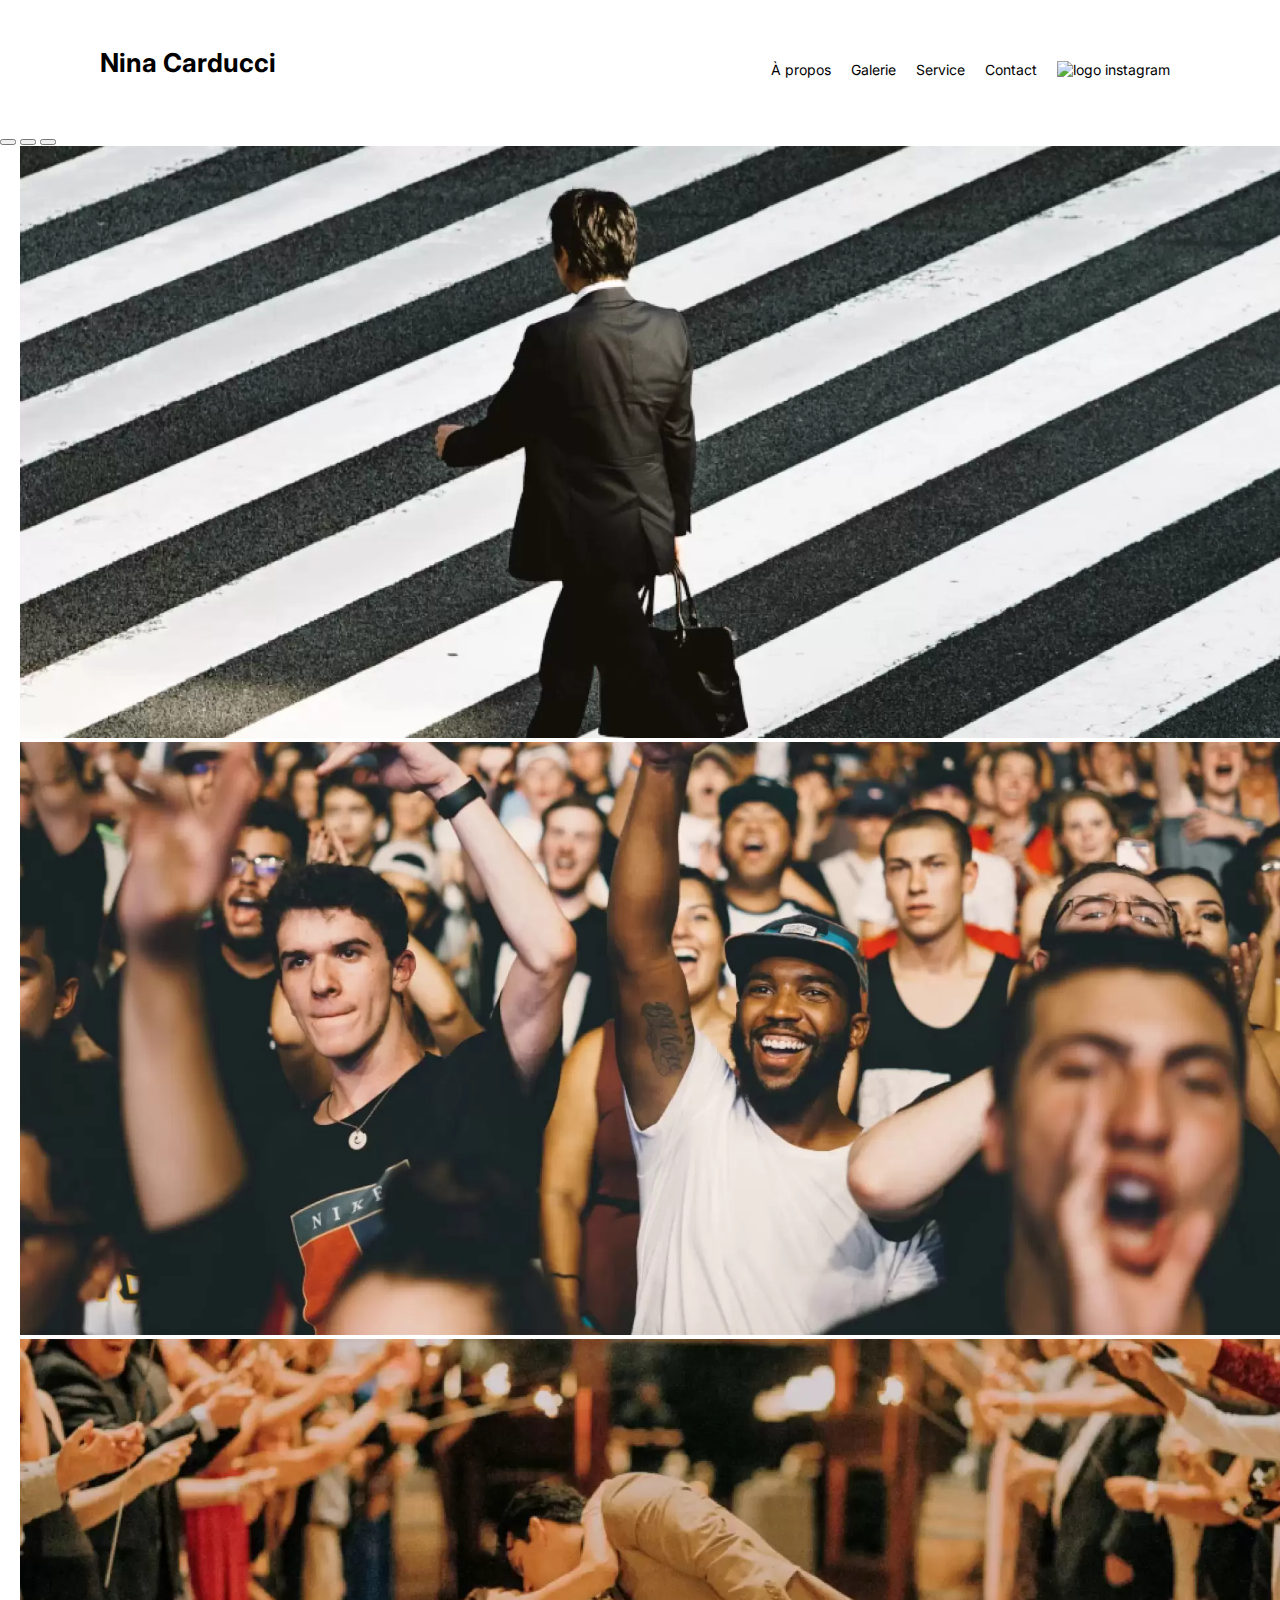
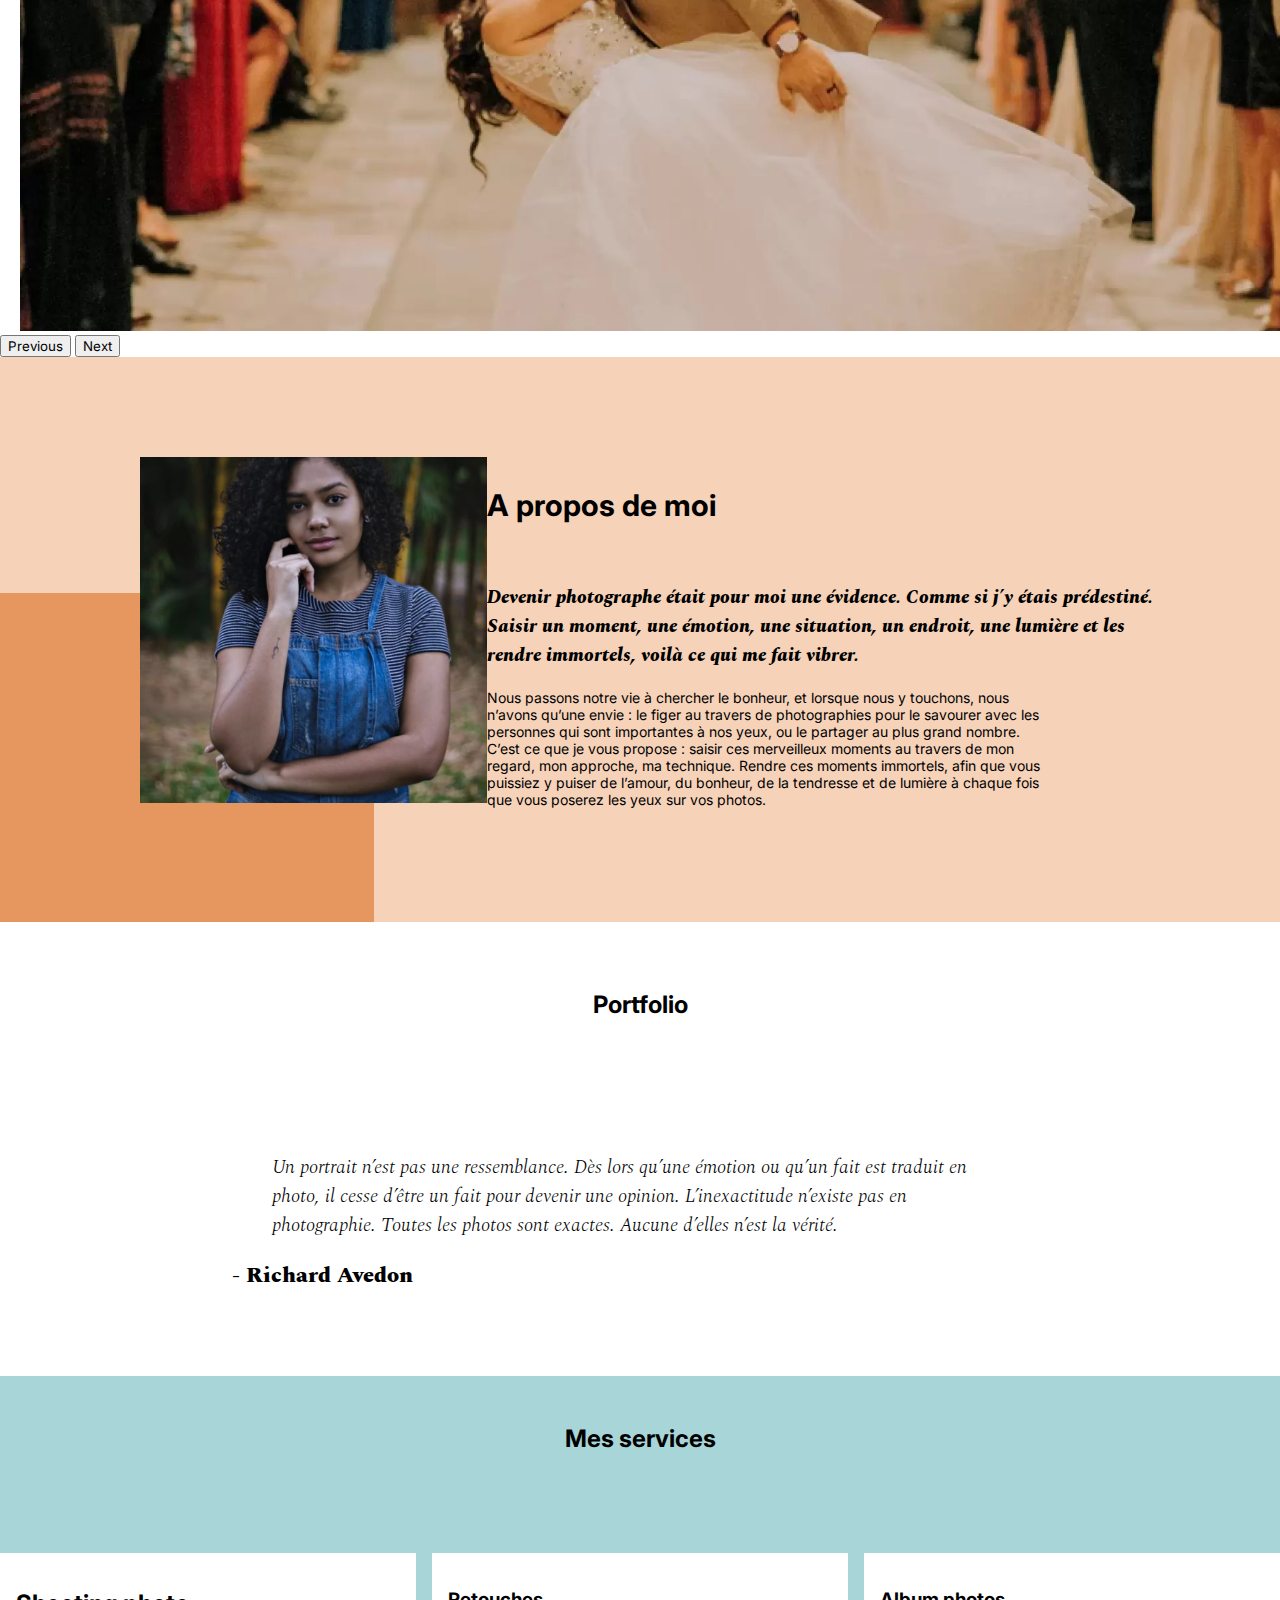
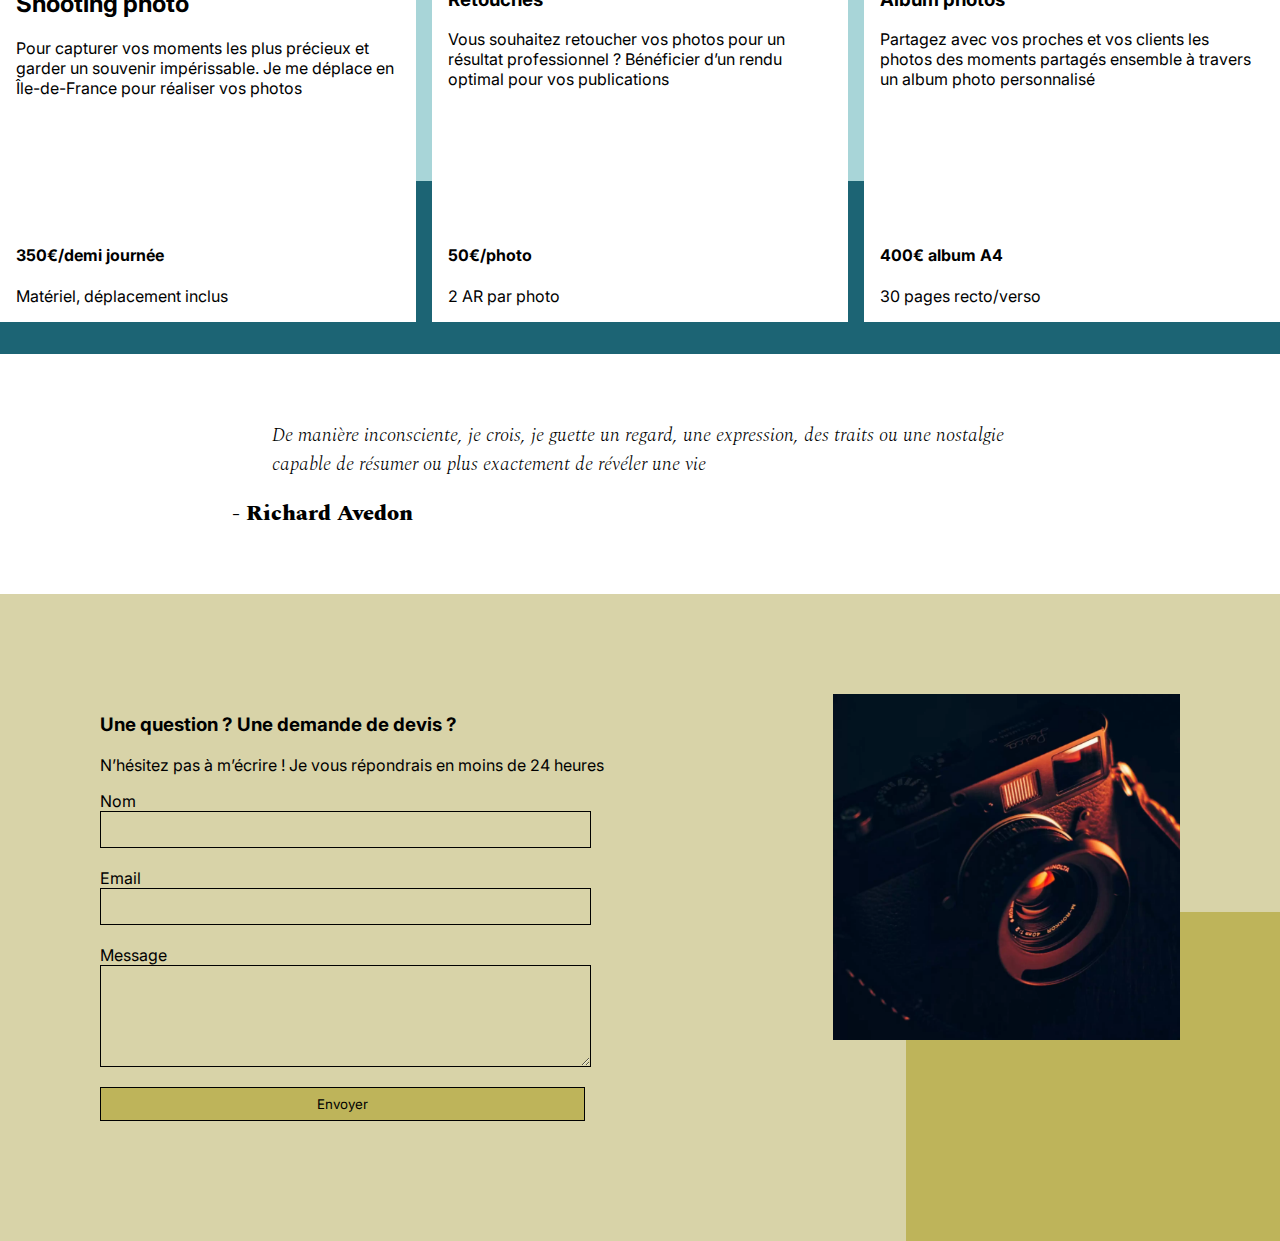
==== index.html @ c79aecbe "commit 1 - End of the day" ====
<!DOCTYPE html>
<html>

<head>
	<meta name="viewport" content="width=device-width, initial-scale=1.0">
	<link rel="stylesheet" href="./assets/bootstrap/bootstrap.min.css" defer>
	<!-- ajout min utilisation version minimisée + defer-->
	<link rel="stylesheet" href="./assets/style.css">
	<link rel="preconnect" href="https://fonts.googleapis.com">
	<link rel="preconnect" href="https://fonts.gstatic.com" crossorigin>
	<link
		href="https://fonts.googleapis.com/css2?family=Inter&family=Spectral:ital,wght@0,400;1,300;1,400;1,800&display=swap"
		rel="stylesheet">
	<meta charset="UTF-8">
</head>

<body>
	<div class="top-header">
		<h1 class="name">Nina Carducci</h1> <!-- h3 remplacé par h1 -->
		<div class="nav">
			<ul>
				<li><a href="#about">À propos</a></li>
				<li><a href="#gallery">Galerie</a></li>
				<li><a href="#services">Service</a></li>
				<li><a href="#contact">Contact</a></li>
				<li><a class="social-link" href="https://www.instagram.com/ninacarducci.photo/?hl=fr"
						target="_blank"><img src="assets/images/instagram.png" alt="logo instagram"></a></li>
			</ul>
		</div>
	</div>
	<div id="header">

		<div id="carouselExampleIndicators" class="carousel slide" data-bs-ride="carousel">
			<div class="carousel-indicators">
				<button type="button" data-bs-target="#carouselExampleIndicators" data-bs-slide-to="0" class="active"
					aria-current="true" aria-label="Slide 1"></button>
				<button type="button" data-bs-target="#carouselExampleIndicators" data-bs-slide-to="1"
					aria-label="Slide 2"></button>
				<button type="button" data-bs-target="#carouselExampleIndicators" data-bs-slide-to="2"
					aria-label="Slide 3"></button>
			</div>
			<div class="carousel-inner"> <!-- SLIDER -->
				<div class="carousel-item active">
					<!-- RYOJI-IWATA -->
					<picture class="picture">
						<source media="(max-width:650px)"
							srcset="./assets/images/slider/ryoji-iwata/ryoji-iwata-mobile.webp" width="650"
							type="image/webp">
						<source media="(max-width:1200px)"
							srcset="./assets/images/slider/ryoji-iwata/ryoji-iwata-tablette.webp" width="1200"
							type="image/webp">
						<source media="(min-width:1201px)"
							srcset="./assets/images/slider/ryoji-iwata/ryoji-iwata-desktop.webp" width="1920"
							type="image/webp">
						<source media="(max-width:650px)"
							srcset="./assets/images/slider/ryoji-iwata/ryoji-iwata-mobile.jpeg" width="650"
							type="image/jpeg">
						<source media="(max-width:1200px)"
							srcset="./assets/images/slider/ryoji-iwata/ryoji-iwata-tablette.jpeg" width="1200"
							type="image/jpeg">
						<source media="(min-width:1201px)"
							srcset="./assets/images/slider/ryoji-iwata/ryoji-iwata-desktop.jpeg" width="1920"
							type="image/jpeg">
						<img src="./assets/images/slider/ryoji-iwata/ryoji-iwata.jpg" width=888
							alt="image d'un homme en costume, de dos, qui marche">
					</picture>
				</div>
				<div class="carousel-item">
					<picture class="picture">
						<!-- NICHOLAS-GREEN -->
						<source media="(max-width:650px)"
							srcset="./assets/images/slider/nicholas-green/nicholas-green-mobile.webp" width="650"
							type="image/webp">
						<source media="(max-width:1200px)"
							srcset="./assets/images/slider/nicholas-green/nicholas-green-tablette.webp" width="1200"
							type="image/webp">
						<source media="(min-width:1201px)"
							srcset="./assets/images/slider/nicholas-green/nicholas-green-desktop.webp" width="1920"
							type="image/webp">
						<source media="(max-width:650px)"
							srcset="./assets/images/slider/nicholas-green/nicholas-green-mobile.jpeg" width="650"
							type="image/jpeg">
						<source media="(max-width:1200px)"
							srcset="./assets/images/slider/nicholas-green/nicholas-green-tablette.jpeg" width="1200"
							type="image/jpeg">
						<source media="(min-width:1201px)"
							srcset="./assets/images/slider/nicholas-green/nicholas-green-desktop.jpeg" width="1920"
							type="image/jpeg">
						<img src="./assets/images/slider/nicholas-green/nicholas-green.jpg" width=1128
							alt="image d'une foule lors d'un concert">
					</picture>
				</div>
				<div class="carousel-item">
					<picture class="picture">
						<!-- EDWARD CISNEROS -->
						<source media="(max-width:650px)"
							srcset="./assets/images/slider/edward-cisneros/edward-cisneros-mobile.webp" width="650"
							type="image/webp">
						<source media="(max-width:1200px)"
							srcset="./assets/images/slider/edward-cisneros/edward-cisneros-tablette.webp" width="1200"
							type="image/webp">
						<source media="(min-width:1201px)"
							srcset="./assets/images/slider/edward-cisneros/edward-cisneros-desktop.webp" width="1920"
							type="image/webp">
						<source media="(max-width:650px)"
							srcset="./assets/images/slider/edward-cisneros/edward-cisneros-mobile.jpeg" width="650"
							type="image/jpeg">
						<source media="(max-width:1200px)"
							srcset="./assets/images/slider/edward-cisneros/edward-cisneros-tablette.jpeg" width="1200"
							type="image/jpeg">
						<source media="(min-width:1201px)"
							srcset="./assets/images/slider/edward-cisneros/edward-cisneros-desktop.jpeg" width="1920"
							type="image/jpeg">
						<img src="./assets/images/slider/edward-cisneros/edward-cisneros.jpg" width=839
							alt="image d'un couple marié qui s'embrasse">
					</picture>
				</div>
			</div>
			<button class="carousel-control-prev" type="button" data-bs-target="#carouselExampleIndicators"
				data-bs-slide="prev">
				<span class="carousel-control-prev-icon" aria-hidden="true"></span>
				<span class="visually-hidden">Previous</span>
			</button>
			<button class="carousel-control-next" type="button" data-bs-target="#carouselExampleIndicators"
				data-bs-slide="next">
				<span class="carousel-control-next-icon" aria-hidden="true"></span>
				<span class="visually-hidden">Next</span>
			</button>
		</div>
	</div>
	<div id="about">
		<div class="picture left"> <!-- Photo de NINA -->
			<picture class="picture">
				<source media="(max-width:650px)" srcset="./assets/images/nina/nina-mobile.webp" width="650"
					type="image/webp">
				<source media="(max-width:1200px)" srcset="./assets/images/nina/nina-tablette.webp" width="1200"
					type="image/webp">
				<source media="(min-width:1201px)" srcset="./assets/images/nina/nina-desktop.webp" width="1920"
					type="image/webp">
				<source media="(max-width:650px)" srcset="./assets/images/nina/nina-mobile.jpeg" width="650"
					type="image/jpeg">
				<source media="(max-width:1200px)" srcset="./assets/images/nina/nina-tablette.jpeg" width="1200"
					type="image/jpeg">
				<source media="(min-width:1201px)" srcset="./assets/images/nina/nina-desktop.jpeg" width="1920"
					type="image/jpeg">
				<img src="./assets/images/nina/nina.jpg" width=548 alt="Nina Carducci">
			</picture>
		</div>
		<div id="about-me">
			<h2 class="about-me__title">A propos de moi</h2> <!-- h3 remplacé par h2 -->
			<h3 class="about-me__introduction">Devenir photographe était pour moi une évidence. Comme si j’y étais
				prédestiné. Saisir un moment, une émotion, une situation, un endroit, une lumière et les rendre
				immortels, voilà ce qui me fait vibrer.</h3> <!-- h6 remplacé par h3 -->
			<p>Nous passons notre vie à chercher le bonheur, et lorsque nous y touchons, nous n’avons qu’une envie : le
				figer au travers de photographies pour le savourer avec les personnes qui sont importantes à nos yeux,
				ou le partager au plus grand nombre.
				C’est ce que je vous propose : saisir ces merveilleux moments au travers de mon regard, mon approche, ma
				technique. Rendre ces moments immortels, afin que vous puissiez y puiser de l’amour, du bonheur, de la
				tendresse et de lumière à chaque fois que vous poserez les yeux sur vos photos.</p>
		</div>
	</div>
	<div id="gallery" aria-labelledby="gallery-title">
		<h2 class="title" id="gallery-title">Portfolio</h2> <!-- h3 remplacé par h2 -->

		<div class="container py-3">
			<div class="gallery" style="display: none"> <!-- GALLERY -->
				<picture data-gallery-tag="Concert" class="gallery-item"> <!-- CONCERTS -->
					<!-- AARON PAUL -->
					<source media="(max-width:650px)"
						srcset="./assets/images/gallery/concerts/aaron-paul/aaron-paul-mobile.webp" width="650"
						type="image/webp">
					<source media="(max-width:1200px)"
						srcset="./assets/images/gallery/concerts/aaron-paul/aaron-paul-tablette.webp" width="1200"
						type="image/webp">
					<source media="(min-width:1201px)"
						srcset="./assets/images/gallery/concerts/aaron-paul/aaron-paul-desktop.webp" width="1920"
						type="image/webp">
					<source media="(max-width:650px)"
						srcset="./assets/images/gallery/concerts/aaron-paul/aaron-paul-mobile.jpeg" width="650"
						type="image/jpeg">
					<source media="(max-width:1200px)"
						srcset="./assets/images/gallery/concerts/aaron-paul/aaron-paul-tablette.jpeg" width="1200"
						type="image/jpeg">
					<source media="(min-width:1201px)"
						srcset="./assets/images/gallery/concerts/aaron-paul/aaron-paul-desktop.jpeg" width="1920"
						type="image/jpeg">
					<img src="./assets/images/gallery/concerts/aaron-paul/aaron-paul.jpg" width=560
						alt="image d'une foule lors d'un concert" class="gallery-item">
				</picture>

				<picture data-gallery-tag="Concert" class="gallery-item">
					<!-- AUSTIN NEILL -->
					<source media="(max-width:650px)"
						srcset="./assets/images/gallery/concerts/austin-neill/austin-neill-mobile.webp" width="650"
						type="image/webp">
					<source media="(max-width:1200px)"
						srcset="./assets/images/gallery/concerts/austin-neill/austin-neill-tablette.webp" width="1200"
						type="image/webp">
					<source media="(min-width:1201px)"
						srcset="./assets/images/gallery/concerts/austin-neill/austin-neill-desktop.webp" width="1920"
						type="image/webp">
					<source media="(max-width:650px)"
						srcset="./assets/images/gallery/concerts/austin-neill/austin-neill-mobile.jpeg" width="650"
						type="image/jpeg">
					<source media="(max-width:1200px)"
						srcset="./assets/images/gallery/concerts/austin-neill/austin-neill-tablette.jpeg" width="1200"
						type="image/jpeg">
					<source media="(min-width:1201px)"
						srcset="./assets/images/gallery/concerts/austin-neill/austin-neill-desktop.jpeg" width="1920"
						type="image/jpeg">
					<img src="./assets/images/gallery/concerts/austin-neill/austin-neill.jpg" width=1131
						alt="image d'un chanteur lors d'un concert" class="gallery-item">
				</picture>

				<picture data-gallery-tag="Entreprises" class="gallery-item"> <!-- ENTREPRISE -->
					<!-- ALI MORSHEDLOU -->
					<source media="(max-width:650px)"
						srcset="./assets/images/gallery/entreprise/ali-morshedlou/ali-morshedlou-mobile.webp"
						width="650" type="image/webp">
					<source media="(max-width:1200px)"
						srcset="./assets/images/gallery/entreprise/ali-morshedlou/ali-morshedlou-tablette.webp"
						width="1200" type="image/webp">
					<source media="(min-width:1201px)"
						srcset="./assets/images/gallery/entreprise/ali-morshedlou/ali-morshedlou-desktop.webp"
						width="1920" type="image/webp">
					<source media="(max-width:650px)"
						srcset="./assets/images/gallery/entreprise/ali-morshedlou/ali-morshedlou-mobile.jpeg"
						width="650" type="image/jpeg">
					<source media="(max-width:1200px)"
						srcset="./assets/images/gallery/entreprise/ali-morshedlou/ali-morshedlou-tablette.jpeg" 0
						width="1200" type="image/jpeg">
					<source media="(min-width:1201px)"
						srcset="./assets/images/gallery/entreprise/ali-morshedlou/ali-morshedlou-desktop.jpeg"
						width="1920" type="image/jpeg">
					<img src="./assets/images/gallery/entreprise/ali-morshedlou/ali-morshedlou.jpg" width=968
						alt="image d'un homme en costume, les bras croisés" class="gallery-item">
				</picture>

				<picture data-gallery-tag="Entreprises" class="gallery-item">
					<!-- JASON GOODMAN -->
					<source media="(max-width:650px)"
						srcset="./assets/images/gallery/entreprise/jason-goodman/jason-goodman-mobile.webp" width="650"
						type="image/webp">
					<source media="(max-width:1200px)"
						srcset="./assets/images/gallery/entreprise/jason-goodman/jason-goodman-tablette.webp"
						width="1200" type="image/webp">
					<source media="(min-width:1201px)"
						srcset="./assets/images/gallery/entreprise/jason-goodman/jason-goodman-desktop.webp"
						width="1920" type="image/webp">
					<source media="(max-width:650px)"
						srcset="./assets/images/gallery/entreprise/jason-goodman/jason-goodman-mobile.jpeg" width="650"
						type="image/jpeg">
					<source media="(max-width:1200px)"
						srcset="./assets/images/gallery/entreprise/jason-goodman/jason-goodman-tablette.jpeg"
						width="1200" type="image/jpeg">
					<source media="(min-width:1201px)"
						srcset="./assets/images/gallery/entreprise/jason-goodman/jason-goodman-desktop.jpeg"
						width="1920" type="image/jpeg">
					<img src="./assets/images/gallery/entreprise/jason-goodman/jason-goodman.jpg" width=862
						alt="image de deux femmes au travail" class="gallery-item">
				</picture>

				<picture data-gallery-tag="Entreprises" class="gallery-item">
					<!-- MATEUS CAMPOS -->
					<source media="(max-width:650px)"
						srcset="./assets/images/gallery/entreprise/mateus-campos/mateus-campos-mobile.webp" width="650"
						type="image/webp">
					<source media="(max-width:1200px)"
						srcset="./assets/images/gallery/entreprise/mateus-campos/mateus-campos-tablette.webp"
						width="1200" type="image/webp">
					<source media="(min-width:1201px)"
						srcset="./assets/images/gallery/entreprise/mateus-campos/mateus-campos-desktop.webp"
						width="1920" type="image/webp">
					<source media="(max-width:650px)"
						srcset="./assets/images/gallery/entreprise/mateus-campos/mateus-campos-mobile.jpeg" width="650"
						type="image/jpeg">
					<source media="(max-width:1200px)"
						srcset="./assets/images/gallery/entreprise/mateus-campos/mateus-campos-tablette.jpeg"
						width="1200" type="image/jpeg">
					<source media="(min-width:1201px)"
						srcset="./assets/images/gallery/entreprise/mateus-campos/mateus-campos-desktop.jpeg"
						width="1920" type="image/jpeg">
					<img src="./assets/images/gallery/entreprise/mateus-campos/mateus-campos.jpg" width=859
						alt="image d'une femme au travail, entrain de sourire" class="gallery-item">
				</picture>

				<picture data-gallery-tag="Mariages" class="gallery-item"> <!-- MARIAGE -->
					<!-- HANNAH BUSING -->
					<source media="(max-width:650px)"
						srcset="./assets/images/gallery/mariage/hannah-busing/hannah-busing-mobile.webp" width="650"
						type="image/webp">
					<source media="(max-width:1200px)"
						srcset="./assets/images/gallery/mariage/hannah-busing/hannah-busing-tablette.webp" width="1200"
						type="image/webp">
					<source media="(min-width:1201px)"
						srcset="./assets/images/gallery/mariage/hannah-busing/hannah-busing-desktop.webp" width="1920"
						type="image/webp">
					<source media="(max-width:650px)"
						srcset="./assets/images/gallery/mariage/hannah-busing/hannah-busing-mobile.jpeg" width="650"
						type="image/jpeg">
					<source media="(max-width:1200px)"
						srcset="./assets/images/gallery/mariage/hannah-busing/hannah-busing-tablette.jpeg" width="1200"
						type="image/jpeg">
					<source media="(min-width:1201px)"
						srcset="./assets/images/gallery/mariage/hannah-busing/hannah-busing-desktop.jpeg" width="1920"
						type="image/jpeg">
					<img src="./assets/images/gallery/mariage/hannah-busing/hannah-busing.jpg" width=1686
						alt="image de deux mains qui se joignent entre elles" class="gallery-item">
				</picture>

				<picture data-gallery-tag="Mariages" class="gallery-item">
					<!-- JAKOB OWENS -->
					<source media="(max-width:650px)"
						srcset="./assets/images/gallery/mariage/jakob-owens/jakob-owens-mobile.webp" width="650"
						type="image/webp">
					<source media="(max-width:1200px)"
						srcset="./assets/images/gallery/mariage/jakob-owens/jakob-owens-tablette.webp" width="1200"
						type="image/webp">
					<source media="(min-width:1201px)"
						srcset="./assets/images/gallery/mariage/jakob-owens/jakob-owens-desktop.webp" width="1920"
						type="image/webp">
					<source media="(max-width:650px)"
						srcset="./assets/images/gallery/mariage/jakob-owens/jakob-owens-mobile.jpeg" width="650"
						type="image/jpeg">
					<source media="(max-width:1200px)"
						srcset="./assets/images/gallery/mariage/jakob-owens/jakob-owens-tablette.jpeg" width="1200"
						type="image/jpeg">
					<source media="(min-width:1201px)"
						srcset="./assets/images/gallery/mariage/jakob-owens/jakob-owens-desktop.jpeg" width="1920"
						type="image/jpeg">
					<img src="./assets/images/gallery/mariage/jakob-owens/jakob-owens.jpg" width=486
						alt="image d'un couple marié" class="gallery-item">
				</picture>

				<picture data-gallery-tag="Portrait" class="gallery-item"> <!-- PORTRAITS -->
					<!-- ADE TUNJI -->
					<source media="(max-width:650px)"
						srcset="./assets/images/gallery/portraits/ade-tunji/ade-tunji-mobile.webp" width="650"
						type="image/webp">
					<source media="(max-width:1200px)"
						srcset="./assets/images/gallery/portraits/ade-tunji/ade-tunji-tablette.webp" width="1200"
						type="image/webp">
					<source media="(min-width:1201px)"
						srcset="./assets/images/gallery/portraits/ade-tunji/ade-tunji-desktop.webp" width="1920"
						type="image/webp">
					<source media="(max-width:650px)"
						srcset="./assets/images/gallery/portraits/ade-tunji/ade-tunji-mobile.jpeg" width="650"
						type="image/jpeg">
					<source media="(max-width:1200px)"
						srcset="./assets/images/gallery/portraits/ade-tunji/ade-tunji-tablette.jpeg" width="1200"
						type="image/jpeg">
					<source media="(min-width:1201px)"
						srcset="./assets/images/gallery/portraits/ade-tunji/ade-tunji-desktop.jpeg" width="1920"
						type="image/jpeg">
					<img src="./assets/images/gallery/portraits/ade-tunji/ade-tunji.jpg" width=984
						alt="portrait de Ade Tunji" class="gallery-item">
				</picture>

				<picture data-gallery-tag="Portrait" class="gallery-item">
					<!-- NINO VAN PRATTENBURG -->
					<source media="(max-width:650px)"
						srcset="./assets/images/gallery/portraits/nino-van-prattenburg/nino-van-prattenburg-mobile.webp"
						width="650" type="image/webp">
					<source media="(max-width:1200px)"
						srcset="./assets/images/gallery/portraits/nino-van-prattenburg/nino-van-prattenburg-tablette.webp"
						width="1200" type="image/webp">
					<source media="(min-width:1201px)"
						srcset="./assets/images/gallery/portraits/nino-van-prattenburg/nino-van-prattenburg-desktop.webp"
						width="1920" type="image/webp">
					<source media="(max-width:650px)"
						srcset="./assets/images/gallery/portraits/nino-van-prattenburg/nino-van-prattenburg-mobile.jpeg"
						width="650" type="image/jpeg">
					<source media="(max-width:1200px)"
						srcset="./assets/images/gallery/portraits/nino-van-prattenburg/nino-van-prattenburg-tablette.jpeg"
						width="1200" type="image/jpeg">
					<source media="(min-width:1201px)"
						srcset="./assets/images/gallery/portraits/nino-van-prattenburg/nino-van-prattenburg-desktop.jpeg"
						width="1920" type="image/jpeg">
					<img src="./assets/images/gallery/portraits/nino-van-prattenburg/nino-van-prattenburg.jpg"
						width=1999 alt="portrait de Nino Van Prattenburg" class="gallery-item">
				</picture>
			</div>

		</div>
		<div class="quote">
			<figure>
				<blockquote>
					<h3 class="quote__text">Un portrait n’est pas une ressemblance. Dès lors qu’une émotion ou qu’un
						fait est traduit en photo, il cesse d’être un fait pour devenir une opinion. L’inexactitude
						n’existe pas en photographie. Toutes les photos sont exactes. Aucune d’elles n’est la vérité.
					</h3> <!-- h1 remplacé par h3 -->
				</blockquote>
				<figcaption class="quote__author">- Richard Avedon</figcaption>
			</figure>
		</div>
	</div>
	<div id="services">
		<h2 class="title">Mes services</h2> <!-- h3 remplacé par h2 -->
		<div class="container">
			<div class="service">
				<div class="service__description">
					<h2>Shooting photo</h2> <!-- h3 remplacé par h2 -->
					<p>Pour capturer vos moments les plus précieux et garder un souvenir impérissable. Je me déplace en
						Île-de-France pour réaliser vos photos</p>
				</div>
				<div class="service__price">
					<h4>350€/demi journée</h4>
					<span>Matériel, déplacement inclus</span>
				</div>

			</div>
			<div class="service">
				<div class="service__description">
					<h3>Retouches</h3>
					<p>Vous souhaitez retoucher vos photos pour un résultat professionnel ? Bénéficier d’un rendu
						optimal pour vos publications</p>
				</div>
				<div class="service__price">
					<h4>50€/photo</h4>
					<span>2 AR par photo</span>
				</div>
			</div>
			<div class="service">
				<div class="service__description">
					<h3>Album photos</h3>
					<p>Partagez avec vos proches et vos clients les photos des moments partagés ensemble à travers un
						album photo personnalisé</p>
				</div>
				<div class="service__price">
					<h4>400€ album A4</h4>
					<span>30 pages recto/verso</span>
				</div>
			</div>
		</div>
	</div>
	<div class="quote">
		<figure>
			<blockquote>
				<h3 class="quote__text">De manière inconsciente, je crois, je guette un regard, une expression, des
					traits ou une nostalgie capable de résumer ou plus exactement de révéler une vie</h3>
				<!-- h1 remplacé par h3 -->
			</blockquote>
			<figcaption class="quote__author">- Richard Avedon</figcaption>
		</figure>
	</div>
	<div id="contact">
		<div class="container">
			<div class="form-container">
				<h3>Une question ? Une demande de devis ?</h3>
				<p> N’hésitez pas à m’écrire ! Je vous répondrais en moins de 24 heures</p>
				<form action="" method="post">
					<label>Nom</label>
					<input type="text" name="nom" id="nom">
					<label>Email</label>
					<input type="email" name="email" id="email">
					<label>Message</label>
					<textarea name="message" id="message" cols="30" rows="10"></textarea>
					<input type="submit" value="Envoyer" />
				</form>
			</div>
			<div class="picture right">
				<picture class="picture">
					<source media="(max-width:650px)" srcset="./assets/images/camera/camera-mobile.webp" width="650"
						type="image/webp">
					<source media="(max-width:1200px)" srcset="./assets/images/camera/camera-tablette.webp" width="1200"
						type="image/webp">
					<source media="(min-width:1201px)" srcset="./assets/images/camera/camera-desktop.webp" width="1920"
						type="image/webp">
					<source media="(max-width:650px)" srcset="./assets/images/camera/camera-mobile.jpeg" width="650"
						type="image/jpeg">
					<source media="(max-width:1200px)" srcset="./assets/images/camera/camera-tablette.jpeg" width="1200"
						type="image/jpeg">
					<source media="(min-width:1201px)" srcset="./assets/images/camera/camera-desktop.jpeg" width="1920"
						type="image/jpeg">
					<img src="./assets/images/camera/camera.jpg" width=655 alt="image d'un appareil photo">
				</picture>
			</div>
		</div>
	</div>
	<script src="./assets/bootstrap/bootstrap.bundle.min.js" defer></script>
	<!-- ajout min version minimisée + defer -->
	<script src="https://code.jquery.com/jquery-3.4.1.min.js"
		integrity="sha256-CSXorXvZcTkaix6Yvo6HppcZGetbYMGWSFlBw8HfCJo=" crossorigin="anonymous"></script>
	<script src="./assets/maugallery.js"></script>
	<script src="./assets/scripts.js"></script>
</body>

</html>
---- assets/style.css ----
body {
	max-width: 1920px;
	margin: auto;
}

* {
	font-family: 'Inter';
	font-style: normal;
}

.top-header {
	background-color: white;
	position: sticky;
	top:0;
	z-index: 1000;
	display: flex;
	justify-content: space-between;
	padding-inline: 100px;
	padding-block: 30px;
	align-items: center;
}

.top-header .name {
	font-size: 26px;
}

.nav { /* ajout ici */
	max-height: 40px !important ;
}

.nav ul {
	display: flex;
	list-style-type: none;
	font-size: 14px;
	margin-bottom: 0;
}

.nav li {
	padding-inline: 10px;
}

.nav a {
	text-decoration: none;
	color: #000
}

.social-link img {
	width: 20px;
	height: auto; /* ajout ici */
}

#about {
	display: flex;
	background-color: #F6D2B8;
	padding-inline: 100px;
	padding-block: 100px;
	position: relative;
}

.picture.left::before {
	content: ' ';
	background-color: #E5975F;
	width: 374px;
	height: 329px;
	position: absolute;
	bottom: 0;
	left: 0;
	z-index: -1;
}

.picture {
	flex: 1;
	margin: 0 20px;
	z-index: 0;
}

.picture img {
	width: 100%;

}

#about-me {
	flex: 2
}

.about-me__title {
	margin-top: 1em;
	margin-bottom: 60px;
	font-size: 30px;
}

.about-me__introduction {
	font-family: 'Spectral';
	font-weight: 800;
	font-style: italic;
	/* width: 60%; */
}

#about-me p {
	width: 80%;
	font-size: 14px;
}

.title{
	text-align: center;
	padding-block: 2em;
}
.gallery .nav {
	justify-content: center;
}
.nav-pills .nav-link.active, .nav-pills .show > .nav-link {
	color: #000; /* changement couleur texte pour accessibility */
	background-color: #BEB45A;
	border-radius:0 ;
}
.nav-pills .nav-link {
	color: #000
}
.item-column {
	position: relative;
	margin-bottom: 0 !important;
	padding: 0;
}
.item-column::after{
	content: "";
	display: block;
	padding-bottom: 100%;

}
.gallery-item {
	position: absolute;
	width: 100%;
	height: 100%;
	object-fit: cover;
	padding: .5em;
}

.gallery-image { /* ajout */
	max-width: 100% !important;
	height: 100% !important;
	object-fit: cover !important;
}

.mg-prev, .mg-next {
	width: 30px;
	height: 30px;
	border-radius: 00%;
	justify-content: center;
	align-items: center;
	display: flex;
	font-size: 24px;
}

.quote {
	font-family: 'Spectral';
	font-style: italic;
	width: 70%;
	margin: auto;
	padding-block: 3em;
}
.quote__text {
	font-family: Spectral;
	font-style: italic;
	font-weight: 300;

}
.quote__author {
	font-family: Spectral;
	font-weight: 800;
	font-size: 22px;
}

#services {
	margin: auto;
	background-color: #A8D5D8 ;
	position: relative;
}
#services .container::before{
	content: ' ';
	background-color: #1C6474;
	position: absolute;
	width: 100%;
	height: 30%;
	bottom: 0;
	left: 0;
	z-index: 0;
}

#services .container {
	justify-content: space-between;
	display: flex;
	padding : 2em 0;

}

.service {
	background-color: white;
	max-width: 390px;
	width: 30%;
	height: 337px;
	padding: 1em;
	display: flex;
	flex-direction: column;
	justify-content: space-between;
	z-index: 1;
}

#contact {
	margin: auto;
	background-color: #D8D3A8 ;
	position: relative;
	padding-inline: 100px;
	padding-block: 100px;
}

#contact .container {
	display: flex;
}
.picture.right::before {
	content: ' ';
	background-color: #BEB45A;
	width: 374px;
	height: 329px;
	position: absolute;
	bottom: 0;
	right: 0;
	z-index: -1;
}
.form-container {
	flex : 2;

}
form {
	display: flex;
	flex-direction: column;
	width: 70%;
	align-items: flex-start;
}

form input {
	width: 100%;
	background-color: transparent;
	border: solid 1px;
	height: 2.5em;
	margin-bottom: 20px;
}

form textarea {
	width: 100%;
	background-color: transparent;
	border: solid 1px;
	height: 5em;
	line-height: 2.5em;
	font-size: 1.2em;
	margin-bottom: 20px;
}

input[type="submit"] {
	background-color: #BEB45A;
	padding: .5em 1em
}

@media all and (max-width: 1180px) {
	.picture {
		flex : 2;
	}

	#about, #contact .container {
		align-items: center;
	}

	.about-me__title {
		margin-top: 0;
		margin-bottom: 1em;
	}

	#about-me h6, #about-me p {
		width: 100%;
	}
}

@media all and (max-width: 1000px) {
	#about{
		flex-direction: column-reverse; /* changement "column" par "column-reverse" */
	}

	.about-me__introduction{ /* ajout ici */
		font-size: 18px;
		   }

	.picture {
		width: 50%;
	}

	.picture.left::before {
		width: 100%;
		height: 30%;
		position: absolute;
		bottom: auto;
		top: 0;
		left: 0;
		z-index: -1;
	}

	.about-me__title{
		text-align: center;
		margin-top: 1em;
	}

	#services .container {
		flex-direction: column;
	}

	.service {
		width: 100%;
		max-width: 100%;
		height: auto;
		margin: 2em 0
	}

	.service__description{
		margin-bottom: 1em;
	}

	#services .container::before{
		width: 30%;
		height: 100%;
		bottom: 0;
		right: 0;
		left: auto;
		z-index: 0;
	}

	#contact .container {
		flex-direction: column;
	}

	#contact .picture.right {
		margin-top: 1em;
	}

	.picture.right::before {
		width: 100%;
		height: 30%;
		position: absolute;
		bottom: 0;
		right: 0;
		z-index: -1;
	}
}

@media all and (max-width: 650px) {
	.top-header {
		flex-direction: column;
		padding-inline: 0;
	}

	.top-header .nav, .top-header .nav ul {
		width: 100%;
		padding: 0 0 0 0;
		justify-content: center; /* ajout ici */
	}

	.top-header .nav li {
		flex: 1;
		padding-block: 1em;
		text-align: center;
	}

	.picture.left::before, .picture.right::before {
		height: 150px;
	}

	#services .container {
		align-items: center;
	}

	.service {
		max-width: 90%;
	}

	#about, #contact {
		padding-inline: 2em;
		padding-block: 2em;
	}

	form {
		width: 100%;
	}

	.picture {
		width: 80%;
	}
}

@media all and (max-width: 480px) { /* ajout media querie 480px */
	.top-header .nav,
	.top-header .nav ul {
		flex-direction: column;
	}
}
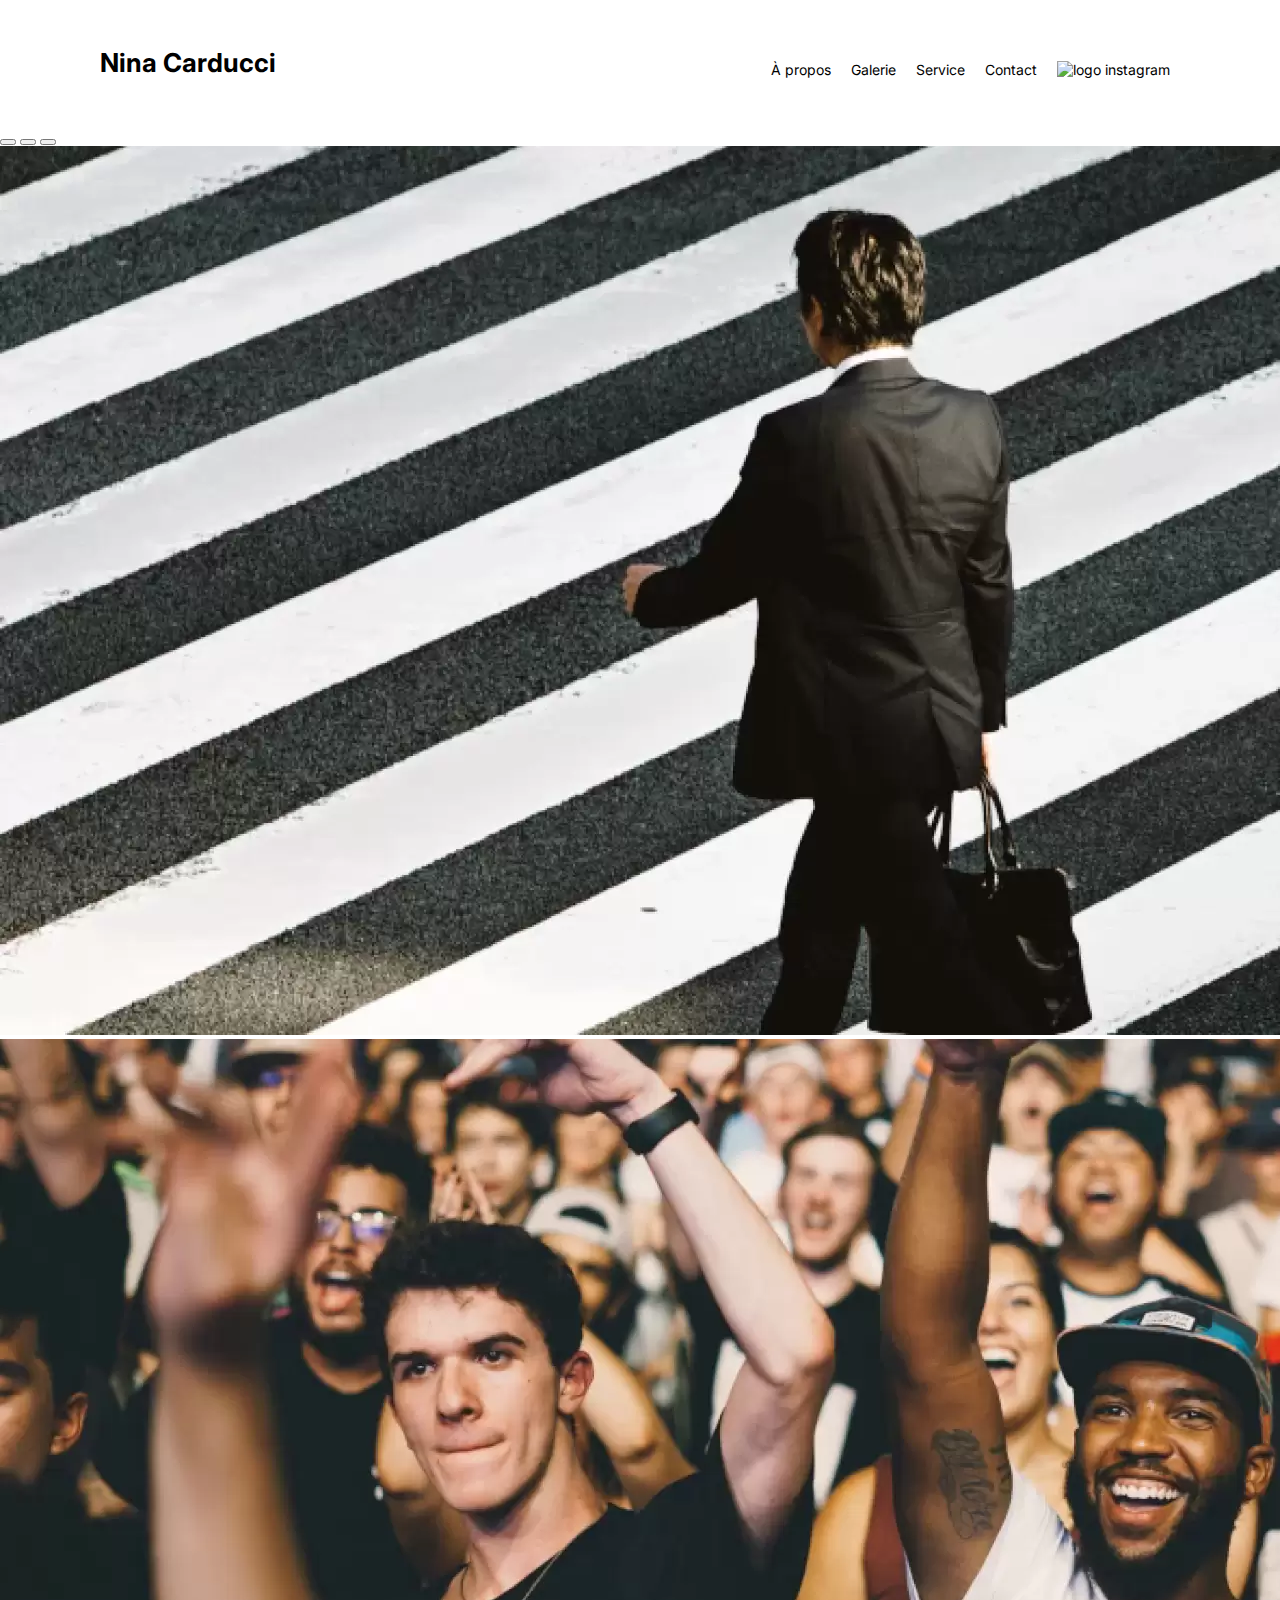
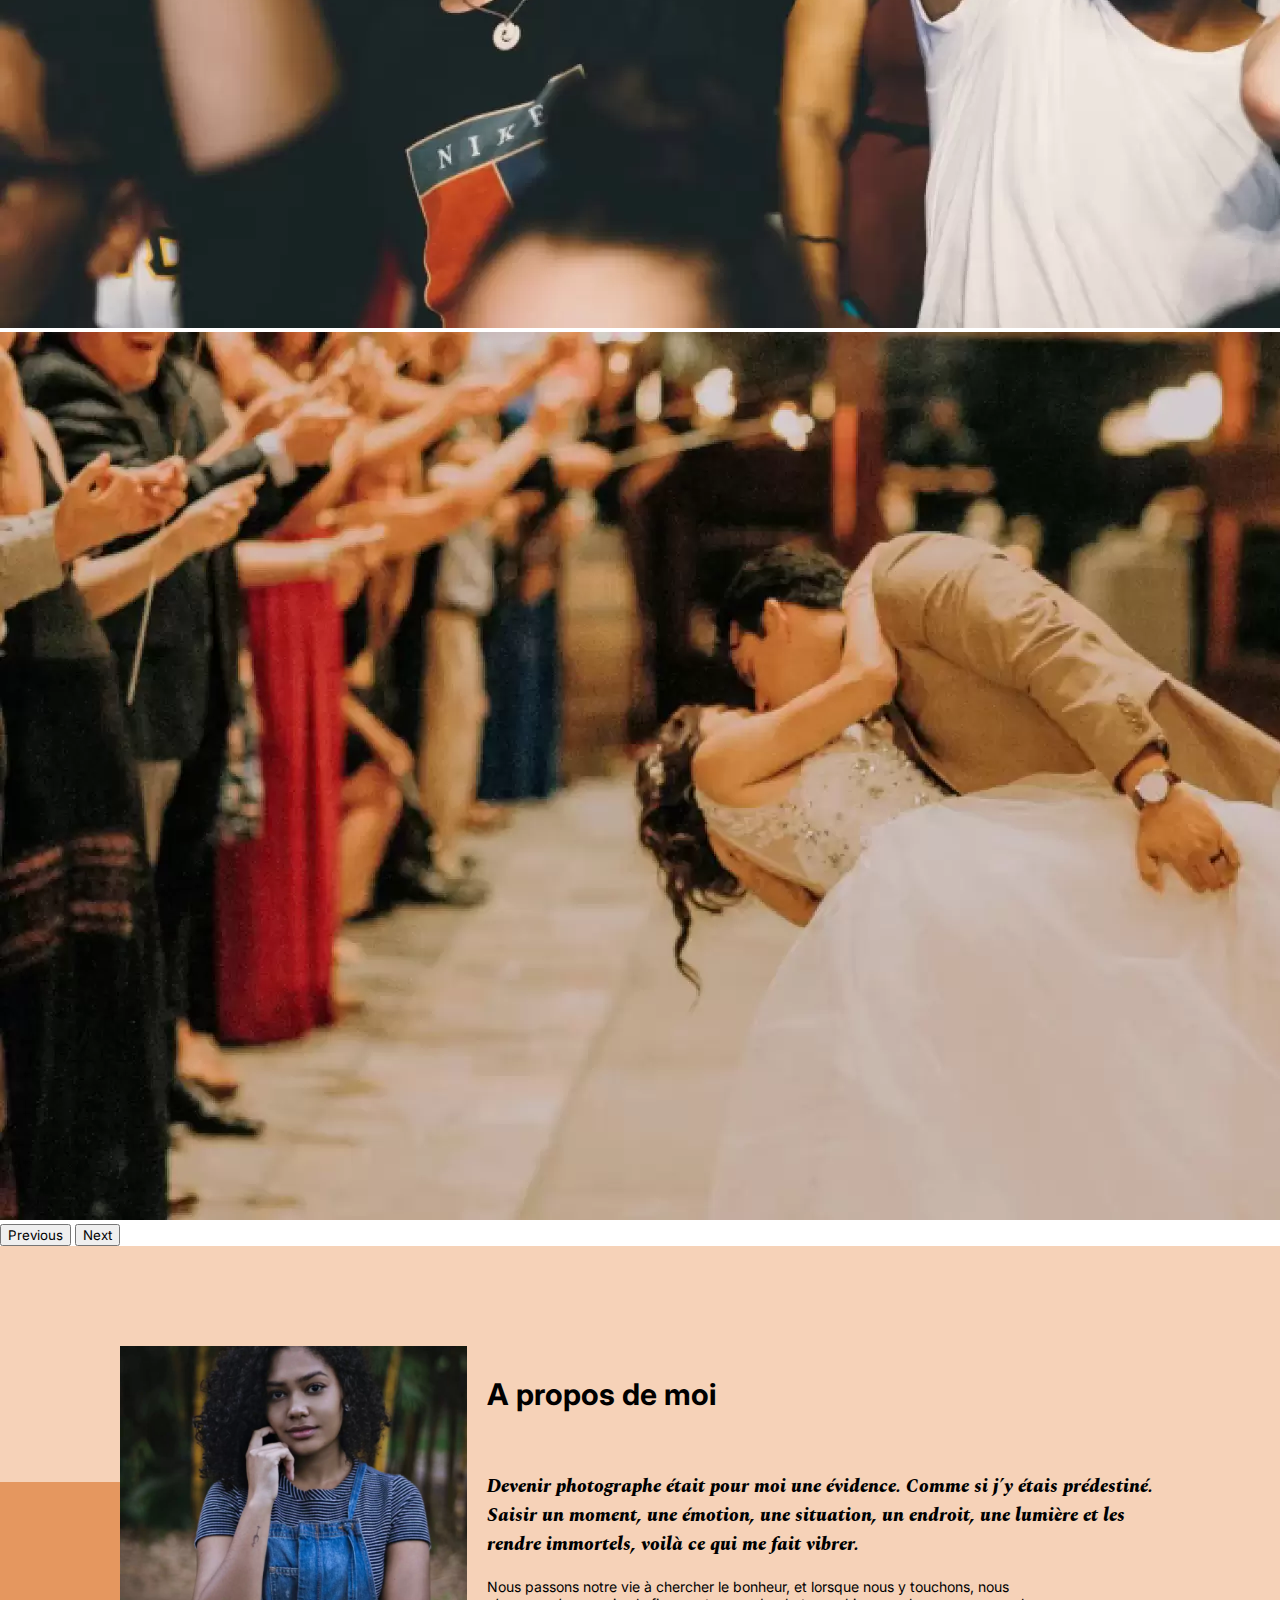
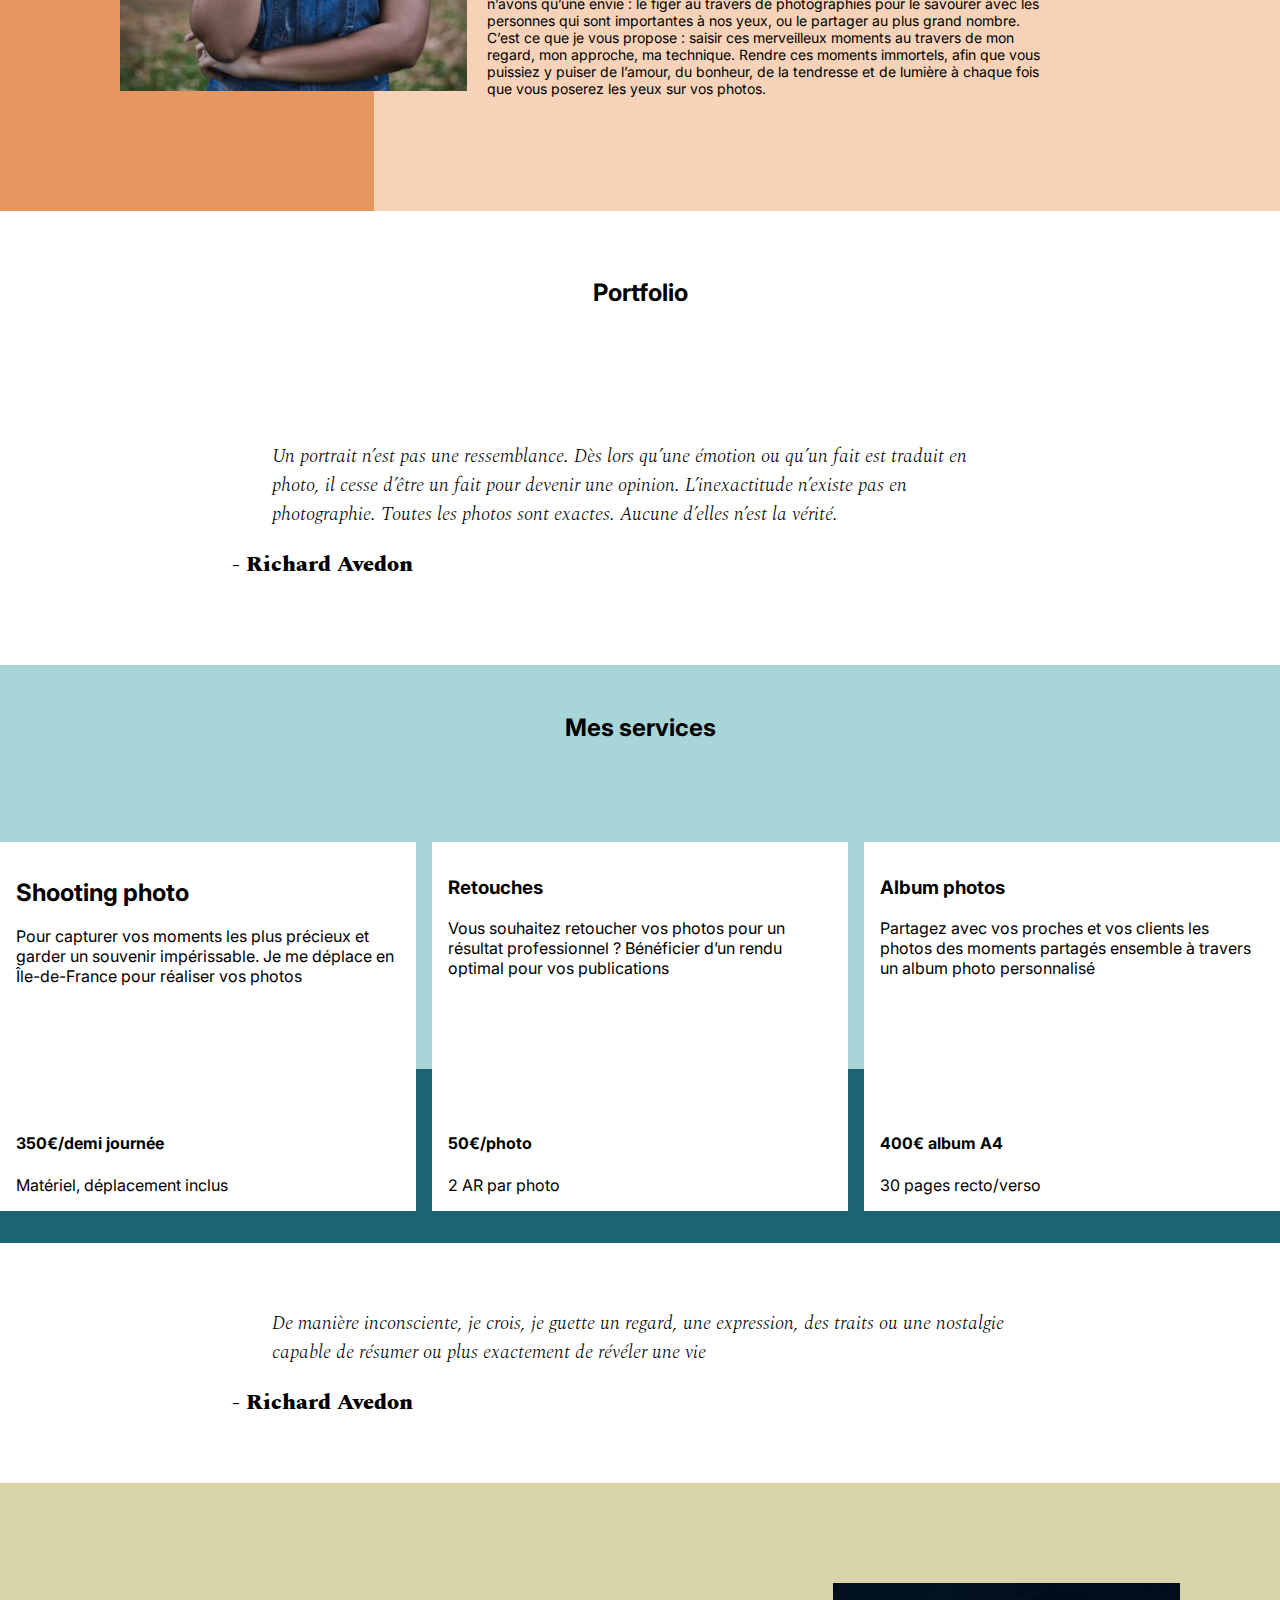
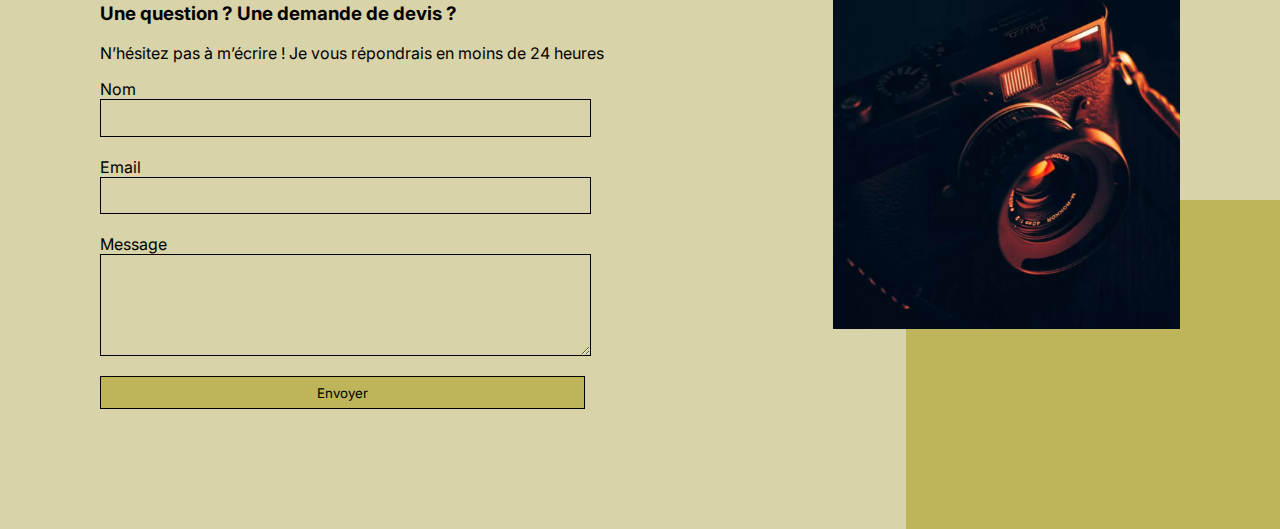
==== commit bcc1e23d: "second commit" ====
--- a/index.html
+++ b/index.html
@@ -1,23 +1,46 @@
 <!DOCTYPE html>
-<html>
+<html lang="fr">
 
 <head>
+	<meta charset="UTF-8">
 	<meta name="viewport" content="width=device-width, initial-scale=1.0">
 	<link rel="stylesheet" href="./assets/bootstrap/bootstrap.min.css" defer>
 	<!-- ajout min utilisation version minimisée + defer-->
-	<link rel="stylesheet" href="./assets/style.css">
+	<link rel="stylesheet" href="./assets/style.min.css">
 	<link rel="preconnect" href="https://fonts.googleapis.com">
 	<link rel="preconnect" href="https://fonts.gstatic.com" crossorigin>
 	<link
 		href="https://fonts.googleapis.com/css2?family=Inter&family=Spectral:ital,wght@0,400;1,300;1,400;1,800&display=swap"
 		rel="stylesheet">
-	<meta charset="UTF-8">
+
+	<!-- SEO -->
+	<script type="application/ld+json">
+		{
+		  "@context": "https://schema.org",
+		  "@type": "LocalBusiness",
+		  "image": "./assets/images/nina/nina.jpeg",
+		  "name": "Nina Carducci",
+		  "address": {
+			"@type": "PostalAddress",
+			"streetAddress": "68 avenue Alsace-Lorraine",
+			"addressLocality": "Bordeaux",
+			"postalCode": "33200",
+			"addressCountry": "FR"
+		  },
+		  "url": "https://ninacarducci.github.io/",
+		  "priceRange": "€€€",
+		  "telephone": "+33556677889",
+		  "openingHours": [
+			"Monday at Friday 10:00-19:00"
+		  ]
+			}
+		</script>
 </head>
 
 <body>
-	<div class="top-header">
+	<header class="top-header"> <!-- div remplacé par header -->
 		<h1 class="name">Nina Carducci</h1> <!-- h3 remplacé par h1 -->
-		<div class="nav">
+		<nav class="nav"> <!-- div remplacé par nav -->
 			<ul>
 				<li><a href="#about">À propos</a></li>
 				<li><a href="#gallery">Galerie</a></li>
@@ -26,111 +49,118 @@
 				<li><a class="social-link" href="https://www.instagram.com/ninacarducci.photo/?hl=fr"
 						target="_blank"><img src="assets/images/instagram.png" alt="logo instagram"></a></li>
 			</ul>
+		</nav>
+	</header>
+
+	<!-- SLIDER (=CAROUSEL)-->
+	<section id="carouselExampleIndicators" class="carousel slide" data-bs-ride="carousel">
+		<div class="carousel-indicators">
+			<button type="button" data-bs-target="#carouselExampleIndicators" data-bs-slide-to="0" class="active"
+				aria-current="true" aria-label="Slide 1"></button>
+			<button type="button" data-bs-target="#carouselExampleIndicators" data-bs-slide-to="1"
+				aria-label="Slide 2"></button>
+			<button type="button" data-bs-target="#carouselExampleIndicators" data-bs-slide-to="2"
+				aria-label="Slide 3"></button>
 		</div>
-	</div>
-	<div id="header">
-
-		<div id="carouselExampleIndicators" class="carousel slide" data-bs-ride="carousel">
-			<div class="carousel-indicators">
-				<button type="button" data-bs-target="#carouselExampleIndicators" data-bs-slide-to="0" class="active"
-					aria-current="true" aria-label="Slide 1"></button>
-				<button type="button" data-bs-target="#carouselExampleIndicators" data-bs-slide-to="1"
-					aria-label="Slide 2"></button>
-				<button type="button" data-bs-target="#carouselExampleIndicators" data-bs-slide-to="2"
-					aria-label="Slide 3"></button>
-			</div>
-			<div class="carousel-inner"> <!-- SLIDER -->
-				<div class="carousel-item active">
-					<!-- RYOJI-IWATA -->
-					<picture class="picture">
-						<source media="(max-width:650px)"
-							srcset="./assets/images/slider/ryoji-iwata/ryoji-iwata-mobile.webp" width="650"
-							type="image/webp">
-						<source media="(max-width:1200px)"
-							srcset="./assets/images/slider/ryoji-iwata/ryoji-iwata-tablette.webp" width="1200"
-							type="image/webp">
-						<source media="(min-width:1201px)"
-							srcset="./assets/images/slider/ryoji-iwata/ryoji-iwata-desktop.webp" width="1920"
-							type="image/webp">
-						<source media="(max-width:650px)"
-							srcset="./assets/images/slider/ryoji-iwata/ryoji-iwata-mobile.jpeg" width="650"
-							type="image/jpeg">
-						<source media="(max-width:1200px)"
-							srcset="./assets/images/slider/ryoji-iwata/ryoji-iwata-tablette.jpeg" width="1200"
-							type="image/jpeg">
-						<source media="(min-width:1201px)"
-							srcset="./assets/images/slider/ryoji-iwata/ryoji-iwata-desktop.jpeg" width="1920"
-							type="image/jpeg">
-						<img src="./assets/images/slider/ryoji-iwata/ryoji-iwata.jpg" width=888
-							alt="image d'un homme en costume, de dos, qui marche">
-					</picture>
-				</div>
-				<div class="carousel-item">
-					<picture class="picture">
-						<!-- NICHOLAS-GREEN -->
-						<source media="(max-width:650px)"
-							srcset="./assets/images/slider/nicholas-green/nicholas-green-mobile.webp" width="650"
-							type="image/webp">
-						<source media="(max-width:1200px)"
-							srcset="./assets/images/slider/nicholas-green/nicholas-green-tablette.webp" width="1200"
-							type="image/webp">
-						<source media="(min-width:1201px)"
-							srcset="./assets/images/slider/nicholas-green/nicholas-green-desktop.webp" width="1920"
-							type="image/webp">
-						<source media="(max-width:650px)"
-							srcset="./assets/images/slider/nicholas-green/nicholas-green-mobile.jpeg" width="650"
-							type="image/jpeg">
-						<source media="(max-width:1200px)"
-							srcset="./assets/images/slider/nicholas-green/nicholas-green-tablette.jpeg" width="1200"
-							type="image/jpeg">
-						<source media="(min-width:1201px)"
-							srcset="./assets/images/slider/nicholas-green/nicholas-green-desktop.jpeg" width="1920"
-							type="image/jpeg">
-						<img src="./assets/images/slider/nicholas-green/nicholas-green.jpg" width=1128
-							alt="image d'une foule lors d'un concert">
-					</picture>
-				</div>
-				<div class="carousel-item">
-					<picture class="picture">
-						<!-- EDWARD CISNEROS -->
-						<source media="(max-width:650px)"
-							srcset="./assets/images/slider/edward-cisneros/edward-cisneros-mobile.webp" width="650"
-							type="image/webp">
-						<source media="(max-width:1200px)"
-							srcset="./assets/images/slider/edward-cisneros/edward-cisneros-tablette.webp" width="1200"
-							type="image/webp">
-						<source media="(min-width:1201px)"
-							srcset="./assets/images/slider/edward-cisneros/edward-cisneros-desktop.webp" width="1920"
-							type="image/webp">
-						<source media="(max-width:650px)"
-							srcset="./assets/images/slider/edward-cisneros/edward-cisneros-mobile.jpeg" width="650"
-							type="image/jpeg">
-						<source media="(max-width:1200px)"
-							srcset="./assets/images/slider/edward-cisneros/edward-cisneros-tablette.jpeg" width="1200"
-							type="image/jpeg">
-						<source media="(min-width:1201px)"
-							srcset="./assets/images/slider/edward-cisneros/edward-cisneros-desktop.jpeg" width="1920"
-							type="image/jpeg">
-						<img src="./assets/images/slider/edward-cisneros/edward-cisneros.jpg" width=839
-							alt="image d'un couple marié qui s'embrasse">
-					</picture>
-				</div>
-			</div>
-			<button class="carousel-control-prev" type="button" data-bs-target="#carouselExampleIndicators"
-				data-bs-slide="prev">
-				<span class="carousel-control-prev-icon" aria-hidden="true"></span>
-				<span class="visually-hidden">Previous</span>
-			</button>
-			<button class="carousel-control-next" type="button" data-bs-target="#carouselExampleIndicators"
-				data-bs-slide="next">
-				<span class="carousel-control-next-icon" aria-hidden="true"></span>
-				<span class="visually-hidden">Next</span>
-			</button>
+
+		<div class="carousel-inner">
+			<div class="carousel-item active">
+				<!-- RYOJI-IWATA -->
+				<picture class="d-block w-100">
+					<source media="(max-width:650px)"
+						srcset="./assets/images/slider/ryoji-iwata/ryoji-iwata-mobile.webp" width="650"
+						type="image/webp">
+					<source media="(max-width:1200px)"
+						srcset="./assets/images/slider/ryoji-iwata/ryoji-iwata-tablette.webp" width="1200"
+						type="image/webp">
+					<source media="(min-width:1201px)"
+						srcset="./assets/images/slider/ryoji-iwata/ryoji-iwata-desktop.webp" width="1920"
+						type="image/webp">
+					<source media="(max-width:650px)"
+						srcset="./assets/images/slider/ryoji-iwata/ryoji-iwata-mobile.jpeg" width="650"
+						type="image/jpeg">
+					<source media="(max-width:1200px)"
+						srcset="./assets/images/slider/ryoji-iwata/ryoji-iwata-tablette.jpeg" width="1200"
+						type="image/jpeg">
+					<source media="(min-width:1201px)"
+						srcset="./assets/images/slider/ryoji-iwata/ryoji-iwata-desktop.jpeg" width="1920"
+						type="image/jpeg">
+					<img src="./assets/images/slider/ryoji-iwata/ryoji-iwata.jpg"
+						alt="image d'un homme en costume, de dos, qui marche">
+				</picture>
+			</div>
+
+			<div class="carousel-item">
+				<picture class="d-block w-100">
+					<!-- NICHOLAS-GREEN -->
+					<source media="(max-width:650px)"
+						srcset="./assets/images/slider/nicholas-green/nicholas-green-mobile.webp" width="650"
+						type="image/webp">
+					<source media="(max-width:1200px)"
+						srcset="./assets/images/slider/nicholas-green/nicholas-green-tablette.webp" width="1200"
+						type="image/webp">
+					<source media="(min-width:1201px)"
+						srcset="./assets/images/slider/nicholas-green/nicholas-green-desktop.webp" width="1920"
+						type="image/webp">
+					<source media="(max-width:650px)"
+						srcset="./assets/images/slider/nicholas-green/nicholas-green-mobile.jpeg" width="650"
+						type="image/jpeg">
+					<source media="(max-width:1200px)"
+						srcset="./assets/images/slider/nicholas-green/nicholas-green-tablette.jpeg" width="1200"
+						type="image/jpeg">
+					<source media="(min-width:1201px)"
+						srcset="./assets/images/slider/nicholas-green/nicholas-green-desktop.jpeg" width="1920"
+						type="image/jpeg">
+					<img src="./assets/images/slider/nicholas-green/nicholas-green.jpg" width=1128
+						alt="image d'une foule lors d'un concert">
+				</picture>
+			</div>
+
+			<div class="carousel-item">
+				<picture class="d-block w-100">
+					<!-- EDWARD CISNEROS -->
+					<source media="(max-width:650px)"
+						srcset="./assets/images/slider/edward-cisneros/edward-cisneros-mobile.webp" width="650"
+						type="image/webp">
+					<source media="(max-width:1200px)"
+						srcset="./assets/images/slider/edward-cisneros/edward-cisneros-tablette.webp" width="1200"
+						type="image/webp">
+					<source media="(min-width:1201px)"
+						srcset="./assets/images/slider/edward-cisneros/edward-cisneros-desktop.webp" width="1920"
+						type="image/webp">
+					<source media="(max-width:650px)"
+						srcset="./assets/images/slider/edward-cisneros/edward-cisneros-mobile.jpeg" width="650"
+						type="image/jpeg">
+					<source media="(max-width:1200px)"
+						srcset="./assets/images/slider/edward-cisneros/edward-cisneros-tablette.jpeg" width="1200"
+						type="image/jpeg">
+					<source media="(min-width:1201px)"
+						srcset="./assets/images/slider/edward-cisneros/edward-cisneros-desktop.jpeg" width="1920"
+						type="image/jpeg">
+					<img src="./assets/images/slider/edward-cisneros/edward-cisneros.jpg" width=839
+						alt="image d'un couple marié qui s'embrasse">
+				</picture>
+			</div>
 		</div>
-	</div>
-	<div id="about">
-		<div class="picture left"> <!-- Photo de NINA -->
-			<picture class="picture">
+
+		<button class="carousel-control-prev" type="button" data-bs-target="#carouselExampleIndicators"
+			data-bs-slide="prev">
+			<span class="carousel-control-prev-icon" aria-hidden="true"></span>
+			<span class="visually-hidden">Previous</span>
+		</button>
+
+		<button class="carousel-control-next" type="button" data-bs-target="#carouselExampleIndicators"
+			data-bs-slide="next">
+			<span class="carousel-control-next-icon" aria-hidden="true"></span>
+			<span class="visually-hidden">Next</span>
+		</button>
+	</section>
+
+	<!-- ABOUT -->
+	<section id="about"> <!-- div remplacé par section -->
+		<!-- Photo de NINA -->
+		<aside class="picture left"> <!-- div remplacé par aside -->
+			<picture>
 				<source media="(max-width:650px)" srcset="./assets/images/nina/nina-mobile.webp" width="650"
 					type="image/webp">
 				<source media="(max-width:1200px)" srcset="./assets/images/nina/nina-tablette.webp" width="1200"
@@ -143,10 +173,11 @@
 					type="image/jpeg">
 				<source media="(min-width:1201px)" srcset="./assets/images/nina/nina-desktop.jpeg" width="1920"
 					type="image/jpeg">
-				<img src="./assets/images/nina/nina.jpg" width=548 alt="Nina Carducci">
+				<img src="./assets/images/nina/nina.jpg" width=548 alt="portrait de Nina Carducci">
 			</picture>
-		</div>
-		<div id="about-me">
+		</aside>
+
+		<article id="about-me"> <!-- div remplacé par article -->
 			<h2 class="about-me__title">A propos de moi</h2> <!-- h3 remplacé par h2 -->
 			<h3 class="about-me__introduction">Devenir photographe était pour moi une évidence. Comme si j’y étais
 				prédestiné. Saisir un moment, une émotion, une situation, un endroit, une lumière et les rendre
@@ -157,9 +188,10 @@
 				C’est ce que je vous propose : saisir ces merveilleux moments au travers de mon regard, mon approche, ma
 				technique. Rendre ces moments immortels, afin que vous puissiez y puiser de l’amour, du bonheur, de la
 				tendresse et de lumière à chaque fois que vous poserez les yeux sur vos photos.</p>
-		</div>
-	</div>
-	<div id="gallery" aria-labelledby="gallery-title">
+		</article>
+	</section>
+
+	<section id="gallery" aria-labelledby="gallery-title">
 		<h2 class="title" id="gallery-title">Portfolio</h2> <!-- h3 remplacé par h2 -->
 
 		<div class="container py-3">
@@ -185,7 +217,7 @@
 						srcset="./assets/images/gallery/concerts/aaron-paul/aaron-paul-desktop.jpeg" width="1920"
 						type="image/jpeg">
 					<img src="./assets/images/gallery/concerts/aaron-paul/aaron-paul.jpg" width=560
-						alt="image d'une foule lors d'un concert" class="gallery-item">
+						alt="image d'une foule lors d'un concert" class="gallery-image">
 				</picture>
 
 				<picture data-gallery-tag="Concert" class="gallery-item">
@@ -209,7 +241,7 @@
 						srcset="./assets/images/gallery/concerts/austin-neill/austin-neill-desktop.jpeg" width="1920"
 						type="image/jpeg">
 					<img src="./assets/images/gallery/concerts/austin-neill/austin-neill.jpg" width=1131
-						alt="image d'un chanteur lors d'un concert" class="gallery-item">
+						alt="image d'un chanteur lors d'un concert" class="gallery-image">
 				</picture>
 
 				<picture data-gallery-tag="Entreprises" class="gallery-item"> <!-- ENTREPRISE -->
@@ -233,7 +265,7 @@
 						srcset="./assets/images/gallery/entreprise/ali-morshedlou/ali-morshedlou-desktop.jpeg"
 						width="1920" type="image/jpeg">
 					<img src="./assets/images/gallery/entreprise/ali-morshedlou/ali-morshedlou.jpg" width=968
-						alt="image d'un homme en costume, les bras croisés" class="gallery-item">
+						alt="image d'un homme en costume, les bras croisés" class="gallery-image">
 				</picture>
 
 				<picture data-gallery-tag="Entreprises" class="gallery-item">
@@ -257,7 +289,7 @@
 						srcset="./assets/images/gallery/entreprise/jason-goodman/jason-goodman-desktop.jpeg"
 						width="1920" type="image/jpeg">
 					<img src="./assets/images/gallery/entreprise/jason-goodman/jason-goodman.jpg" width=862
-						alt="image de deux femmes au travail" class="gallery-item">
+						alt="image de deux femmes au travail" class="gallery-image">
 				</picture>
 
 				<picture data-gallery-tag="Entreprises" class="gallery-item">
@@ -281,7 +313,7 @@
 						srcset="./assets/images/gallery/entreprise/mateus-campos/mateus-campos-desktop.jpeg"
 						width="1920" type="image/jpeg">
 					<img src="./assets/images/gallery/entreprise/mateus-campos/mateus-campos.jpg" width=859
-						alt="image d'une femme au travail, entrain de sourire" class="gallery-item">
+						alt="image d'une femme au travail, entrain de sourire" class="gallery-image">
 				</picture>
 
 				<picture data-gallery-tag="Mariages" class="gallery-item"> <!-- MARIAGE -->
@@ -305,7 +337,7 @@
 						srcset="./assets/images/gallery/mariage/hannah-busing/hannah-busing-desktop.jpeg" width="1920"
 						type="image/jpeg">
 					<img src="./assets/images/gallery/mariage/hannah-busing/hannah-busing.jpg" width=1686
-						alt="image de deux mains qui se joignent entre elles" class="gallery-item">
+						alt="image de deux mains qui se joignent entre elles" class="gallery-image">
 				</picture>
 
 				<picture data-gallery-tag="Mariages" class="gallery-item">
@@ -329,7 +361,7 @@
 						srcset="./assets/images/gallery/mariage/jakob-owens/jakob-owens-desktop.jpeg" width="1920"
 						type="image/jpeg">
 					<img src="./assets/images/gallery/mariage/jakob-owens/jakob-owens.jpg" width=486
-						alt="image d'un couple marié" class="gallery-item">
+						alt="image d'un couple marié" class="gallery-image">
 				</picture>
 
 				<picture data-gallery-tag="Portrait" class="gallery-item"> <!-- PORTRAITS -->
@@ -353,7 +385,7 @@
 						srcset="./assets/images/gallery/portraits/ade-tunji/ade-tunji-desktop.jpeg" width="1920"
 						type="image/jpeg">
 					<img src="./assets/images/gallery/portraits/ade-tunji/ade-tunji.jpg" width=984
-						alt="portrait de Ade Tunji" class="gallery-item">
+						alt="portrait de Ade Tunji" class="gallery-image">
 				</picture>
 
 				<picture data-gallery-tag="Portrait" class="gallery-item">
@@ -377,7 +409,7 @@
 						srcset="./assets/images/gallery/portraits/nino-van-prattenburg/nino-van-prattenburg-desktop.jpeg"
 						width="1920" type="image/jpeg">
 					<img src="./assets/images/gallery/portraits/nino-van-prattenburg/nino-van-prattenburg.jpg"
-						width=1999 alt="portrait de Nino Van Prattenburg" class="gallery-item">
+						width=1999 alt="portrait de Nino Van Prattenburg" class="gallery-image">
 				</picture>
 			</div>
 
@@ -393,8 +425,9 @@
 				<figcaption class="quote__author">- Richard Avedon</figcaption>
 			</figure>
 		</div>
-	</div>
-	<div id="services">
+	</section>
+
+	<section id="services"> <!-- div remplacé par SECTION -->
 		<h2 class="title">Mes services</h2> <!-- h3 remplacé par h2 -->
 		<div class="container">
 			<div class="service">
@@ -432,7 +465,8 @@
 				</div>
 			</div>
 		</div>
-	</div>
+	</section>
+
 	<div class="quote">
 		<figure>
 			<blockquote>
@@ -443,22 +477,26 @@
 			<figcaption class="quote__author">- Richard Avedon</figcaption>
 		</figure>
 	</div>
-	<div id="contact">
+
+	<!-- CONTACT -->
+	<section id="contact"> <!-- div remplacé par section -->
 		<div class="container">
 			<div class="form-container">
 				<h3>Une question ? Une demande de devis ?</h3>
 				<p> N’hésitez pas à m’écrire ! Je vous répondrais en moins de 24 heures</p>
 				<form action="" method="post">
 					<label>Nom</label>
-					<input type="text" name="nom" id="nom">
+					<input type="text" name="nom" id="nom" required> <!-- ajout de l'attribut "required" -->
 					<label>Email</label>
-					<input type="email" name="email" id="email">
+					<input type="email" name="email" id="email" required> <!-- ajout de l'attribut "required" -->
 					<label>Message</label>
-					<textarea name="message" id="message" cols="30" rows="10"></textarea>
+					<textarea name="message" id="message" cols="30" rows="10" required></textarea>
+					<!-- ajout de l'attribut "required" -->
 					<input type="submit" value="Envoyer" />
 				</form>
 			</div>
-			<div class="picture right">
+
+			<div class="picture right"> <!-- IMAGE CAMERA -->
 				<picture class="picture">
 					<source media="(max-width:650px)" srcset="./assets/images/camera/camera-mobile.webp" width="650"
 						type="image/webp">
@@ -472,17 +510,19 @@
 						type="image/jpeg">
 					<source media="(min-width:1201px)" srcset="./assets/images/camera/camera-desktop.jpeg" width="1920"
 						type="image/jpeg">
-					<img src="./assets/images/camera/camera.jpg" width=655 alt="image d'un appareil photo">
+					<img src="./assets/images/camera/camera.jpg" width=655 alt="image d'une caméra">
 				</picture>
 			</div>
 		</div>
-	</div>
+	</section>
+
 	<script src="./assets/bootstrap/bootstrap.bundle.min.js" defer></script>
 	<!-- ajout min version minimisée + defer -->
 	<script src="https://code.jquery.com/jquery-3.4.1.min.js"
 		integrity="sha256-CSXorXvZcTkaix6Yvo6HppcZGetbYMGWSFlBw8HfCJo=" crossorigin="anonymous"></script>
-	<script src="./assets/maugallery.js"></script>
+	<script src="./assets/maugallery.min.js"></script>
 	<script src="./assets/scripts.js"></script>
+
 </body>
 
 </html>
--- a/assets/style.min.css
+++ b/assets/style.min.css
@@ -0,0 +1,3 @@
+��b o d y { m a x - w i d t h : 1 9 2 0 p x ; m a r g i n : a u t o } * { f o n t - f a m i l y : I n t e r ; f o n t - s t y l e : n o r m a l } . t o p - h e a d e r { b a c k g r o u n d - c o l o r : # f f f ; p o s i t i o n : s t i c k y ; t o p : 0 ; z - i n d e x : 1 0 0 0 ; d i s p l a y : f l e x ; j u s t i f y - c o n t e n t : s p a c e - b e t w e e n ; p a d d i n g - i n l i n e : 1 0 0 p x ; p a d d i n g - b l o c k : 3 0 p x ; a l i g n - i t e m s : c e n t e r } . t o p - h e a d e r   . n a m e { f o n t - s i z e : 2 6 p x } . n a v { m a x - h e i g h t : 4 0 p x ! i m p o r t a n t } . n a v   u l { d i s p l a y : f l e x ; l i s t - s t y l e - t y p e : n o n e ; f o n t - s i z e : 1 4 p x ; m a r g i n - b o t t o m : 0 } . n a v   l i { p a d d i n g - i n l i n e : 1 0 p x } . n a v   a { t e x t - d e c o r a t i o n : n o n e ; c o l o r : # 0 0 0 } . s o c i a l - l i n k   i m g { w i d t h : 2 0 p x ; h e i g h t : a u t o } # a b o u t { d i s p l a y : f l e x ; b a c k g r o u n d - c o l o r : # f 6 d 2 b 8 ; p a d d i n g - i n l i n e : 1 0 0 p x ; p a d d i n g - b l o c k : 1 0 0 p x ; p o s i t i o n : r e l a t i v e } . p i c t u r e . l e f t : b e f o r e { c o n t e n t : "   " ; b a c k g r o u n d - c o l o r : # e 5 9 7 5 f ; w i d t h : 3 7 4 p x ; h e i g h t : 3 2 9 p x ; p o s i t i o n : a b s o l u t e ; b o t t o m : 0 ; l e f t : 0 ; z - i n d e x : - 1 } . p i c t u r e { f l e x : 1 ; m a r g i n : 0   2 0 p x ; z - i n d e x : 0 } . p i c t u r e   i m g { w i d t h : 1 0 0 % } # a b o u t - m e { f l e x : 2 } . a b o u t - m e _ _ t i t l e { m a r g i n - t o p : 1 e m ; m a r g i n - b o t t o m : 6 0 p x ; f o n t - s i z e : 3 0 p x } . a b o u t - m e _ _ i n t r o d u c t i o n { f o n t - f a m i l y : S p e c t r a l ; f o n t - w e i g h t : 8 0 0 ; f o n t - s t y l e : i t a l i c } # a b o u t - m e   p { w i d t h : 8 0 % ; f o n t - s i z e : 1 4 p x } . t i t l e { t e x t - a l i g n : c e n t e r ; p a d d i n g - b l o c k : 2 e m } . g a l l e r y   . n a v { j u s t i f y - c o n t e n t : c e n t e r } . n a v - p i l l s   . n a v - l i n k . a c t i v e , . n a v - p i l l s   . s h o w > . n a v - l i n k { c o l o r : # 0 0 0 ; b a c k g r o u n d - c o l o r : # b e b 4 5 a ; b o r d e r - r a d i u s : 0 } . n a v - p i l l s   . n a v - l i n k { c o l o r : # 0 0 0 } . i t e m - c o l u m n { p o s i t i o n : r e l a t i v e ; m a r g i n - b o t t o m : 0 ! i m p o r t a n t ; p a d d i n g : 0 } . i t e m - c o l u m n : a f t e r { c o n t e n t : " " ; d i s p l a y : b l o c k ; p a d d i n g - b o t t o m : 1 0 0 % } . g a l l e r y - i t e m { p o s i t i o n : a b s o l u t e ; w i d t h : 1 0 0 % ; h e i g h t : 1 0 0 % ; o b j e c t - f i t : c o v e r ; p a d d i n g : . 5 e m } . g a l l e r y - i m a g e { m a x - w i d t h : 1 0 0 % ! i m p o r t a n t ; h e i g h t : 1 0 0 % ! i m p o r t a n t ; o b j e c t - f i t : c o v e r ! i m p o r t a n t } . m g - n e x t , . m g - p r e v { w i d t h : 3 0 p x ; h e i g h t : 3 0 p x ; b o r d e r - r a d i u s : 0 ; j u s t i f y - c o n t e n t : c e n t e r ; a l i g n - i t e m s : c e n t e r ; d i s p l a y : f l e x ; f o n t - s i z e : 2 4 p x } . q u o t e { w i d t h : 7 0 % ; m a r g i n : a u t o ; p a d d i n g - b l o c k : 3 e m } . q u o t e , . q u o t e _ _ t e x t { f o n t - f a m i l y : S p e c t r a l ; f o n t - s t y l e : i t a l i c } . q u o t e _ _ t e x t { f o n t - w e i g h t : 3 0 0 } . q u o t e _ _ a u t h o r { f o n t - f a m i l y : S p e c t r a l ; f o n t - w e i g h t : 8 0 0 ; f o n t - s i z e : 2 2 p x } # s e r v i c e s { m a r g i n : a u t o ; b a c k g r o u n d - c o l o r : # a 8 d 5 d 8 ; p o s i t i o n : r e l a t i v e } # s e r v i c e s   . c o n t a i n e r : b e f o r e { c o n t e n t : "   " ; b a c k g r o u n d - c o l o r : # 1 c 6 4 7 4 ; p o s i t i o n : a b s o l u t e ; w i d t h : 1 0 0 % ; h e i g h t : 3 0 % ; b o t t o m : 0 ; l e f t : 0 ; z - i n d e x : 0 } # s e r v i c e s   . c o n t a i n e r { p a d d i n g : 2 e m   0 } # s e r v i c e s   . c o n t a i n e r , . s e r v i c e { j u s t i f y - c o n t e n t : s p a c e - b e t w e e n ; d i s p l a y : f l e x } . s e r v i c e { b a c k g r o u n d - c o l o r : # f f f ; m a x - w i d t h : 3 9 0 p x ; w i d t h : 3 0 % ; h e i g h t : 3 3 7 p x ; p a d d i n g : 1 e m ; f l e x - d i r e c t i o n : c o l u m n ; z - i n d e x : 1 } # c o n t a c t { m a r g i n : a u t o ; b a c k g r o u n d - c o l o r : # d 8 d 3 a 8 ; p o s i t i o n : r e l a t i v e ; p a d d i n g - i n l i n e : 1 0 0 p x ; p a d d i n g - b l o c k : 1 0 0 p x } # c o n t a c t   . c o n t a i n e r { d i s p l a y : f l e x } . p i c t u r e . r i g h t : b e f o r e { c o n t e n t : "   " ; b a c k g r o u n d - c o l o r : # b e b 4 5 a ; w i d t h : 3 7 4 p x ; h e i g h t : 3 2 9 p x ; p o s i t i o n : a b s o l u t e ; b o t t o m : 0 ; r i g h t : 0 ; z - i n d e x : - 1 } . f o r m - c o n t a i n e r { f l e x : 2 } f o r m { d i s p l a y : f l e x ; f l e x - d i r e c t i o n : c o l u m n ; w i d t h : 7 0 % ; a l i g n - i t e m s : f l e x - s t a r t } f o r m   i n p u t { h e i g h t : 2 . 5 e m } f o r m   i n p u t , f o r m   t e x t a r e a { w i d t h : 1 0 0 % ; b a c k g r o u n d - c o l o r : t r a n s p a r e n t ; b o r d e r : 1 p x   s o l i d ; m a r g i n - b o t t o m : 2 0 p x } f o r m   t e x t a r e a { h e i g h t : 5 e m ; l i n e - h e i g h t : 2 . 5 e m ; f o n t - s i z e : 1 . 2 e m } i n p u t [ t y p e = s u b m i t ] { b a c k g r o u n d - c o l o r : # b e b 4 5 a ; p a d d i n g : . 5 e m   1 e m } @ m e d i a   ( m a x - w i d t h : 1 1 8 0 p x ) { . p i c t u r e { f l e x : 2 } # a b o u t , # c o n t a c t   . c o n t a i n e r { a l i g n - i t e m s : c e n t e r } . a b o u t - m e _ _ t i t l e { m a r g i n - t o p : 0 ; m a r g i n - b o t t o m : 1 e m } # a b o u t - m e   h 6 , # a b o u t - m e   p { w i d t h : 1 0 0 % } } @ m e d i a   ( m a x - w i d t h : 1 0 0 0 p x ) { # a b o u t { f l e x - d i r e c t i o n : c o l u m n - r e v e r s e } . a b o u t - m e _ _ i n t r o d u c t i o n { f o n t - s i z e : 1 8 p x } . p i c t u r e { w i d t h : 5 0 % } . p i c t u r e . l e f t : b e f o r e { w i d t h : 1 0 0 % ; h e i g h t : 3 0 % ; p o s i t i o n : a b s o l u t e ; b o t t o m : a u t o ; t o p : 0 ; l e f t : 0 ; z - i n d e x : - 1 } . a b o u t - m e _ _ t i t l e { t e x t - a l i g n : c e n t e r ; m a r g i n - t o p : 1 e m } # s e r v i c e s   . c o n t a i n e r { f l e x - d i r e c t i o n : c o l u m n } . s e r v i c e { w i d t h : 1 0 0 % ; m a x - w i d t h : 1 0 0 % ; h e i g h t : a u t o ; m a r g i n : 2 e m   0 } . s e r v i c e _ _ d e s c r i p t i o n { m a r g i n - b o t t o m : 1 e m } # s e r v i c e s   . c o n t a i n e r : b e f o r e { w i d t h : 3 0 % ; h e i g h t : 1 0 0 % ; b o t t o m : 0 ; r i g h t : 0 ; l e f t : a u t o ; z - i n d e x : 0 } # c o n t a c t   . c o n t a i n e r { f l e x - d i r e c t i o n : c o l u m n } # c o n t a c t   . p i c t u r e . r i g h t { m a r g i n - t o p : 1 e m } . p i c t u r e . r i g h t : b e f o r e { w i d t h : 1 0 0 % ; h e i g h t : 3 0 % ; p o s i t i o n : a b s o l u t e ; b o t t o m : 0 ; r i g h t : 0 ; z - i n d e x : - 1 } } @ m e d i a   ( m a x - w i d t h : 6 5 0 p x ) { . t o p - h e a d e r { f l e x - d i r e c t i o n : c o l u m n ; p a d d i n g - i n l i n e : 0 } . t o p - h e a d e r   . n a v , . t o p - h e a d e r   . n a v   u l { w i d t h : 1 0 0 % ; p a d d i n g : 0 ; j u s t i f y - c o n t e n t : c e n t e r } . t o p - h e a d e r   . n a v   l i { f l e x : 1 ; p a d d i n g - b l o c k : 1 e m ; t e x t - a l i g n : c e n t e r } . p i c t u r e . l e f t : b e f o r e , . p i c t u r e . r i g h t : b e f o r e { h e i g h t : 1 5 0 p x } # s e r v i c e s   . c o n t a i n e r { a l i g n - i t e m s : c e n t e r } . s e r v i c e { m a x - w i d t h : 9 0 % } # a b o u t , # c o n t a c t { p a d d i n g - i n l i n e : 2 e m ; p a d d i n g - b l o c k : 2 e m } f o r m { w i d t h : 1 0 0 % } . p i c t u r e { w i d t h : 8 0 % } } @ m e d i a   ( m a x - w i d t h : 4 8 0 p x ) { . t o p - h e a d e r   . n a v , . t o p - h e a d e r   . n a v   u l { f l e x - d i r e c t i o n : c o l u m n } } + 
+ 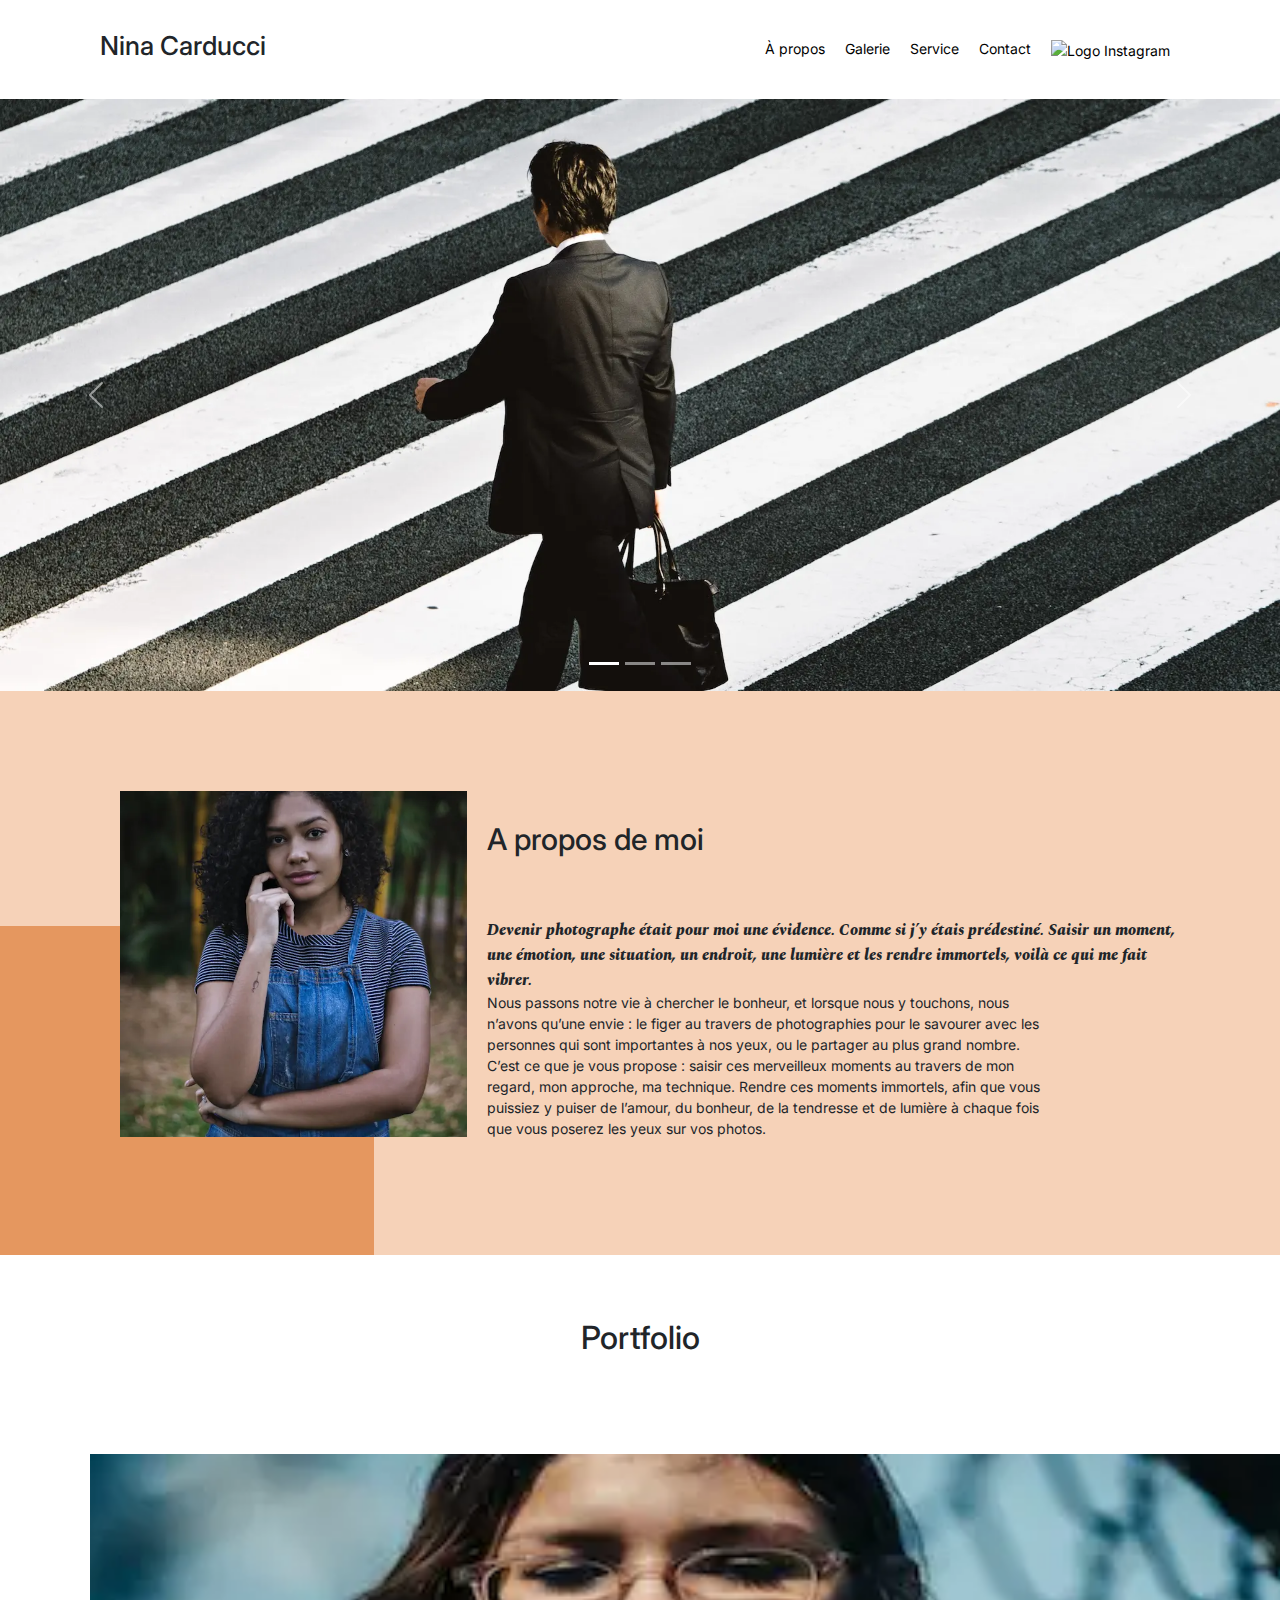
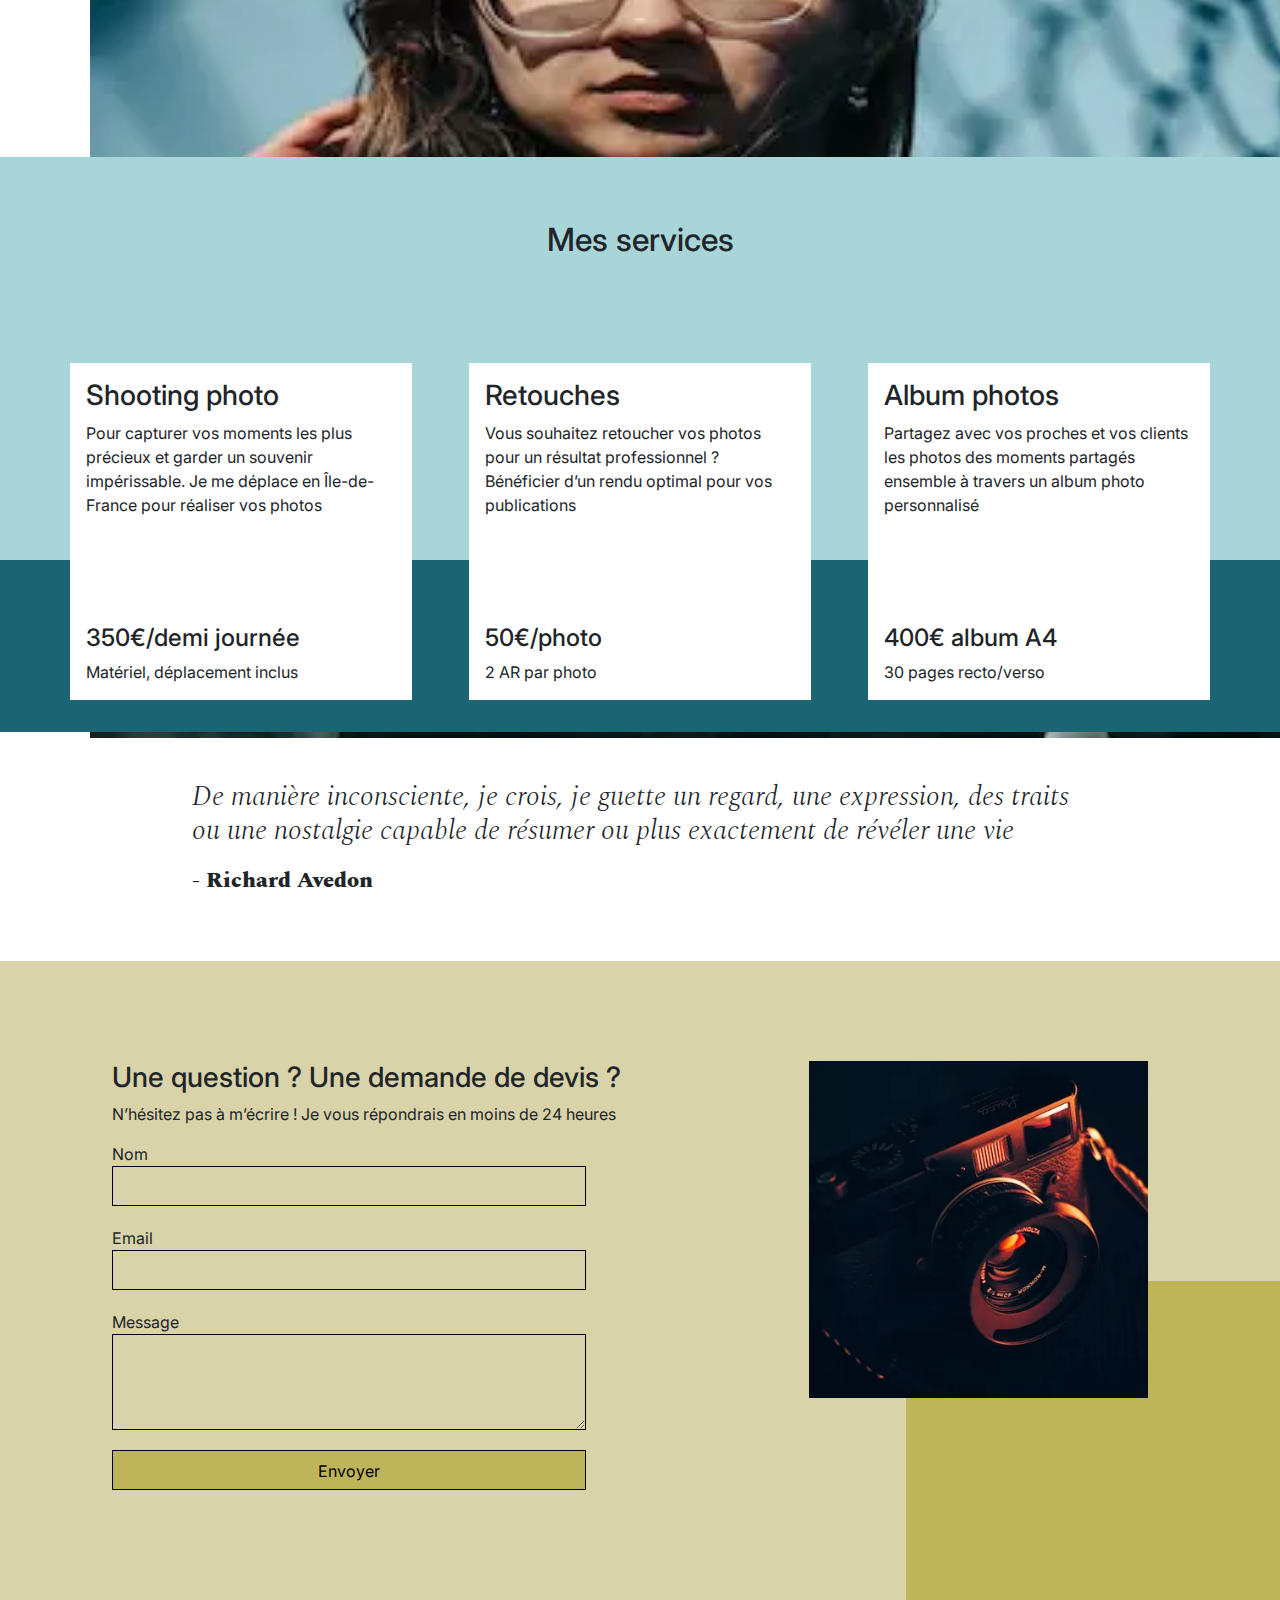
==== commit 1c07a4dc: "changes HTML" ====
--- a/index.html
+++ b/index.html
@@ -4,41 +4,46 @@
 <head>
 	<meta charset="UTF-8">
 	<meta name="viewport" content="width=device-width, initial-scale=1.0">
-	<link rel="stylesheet" href="./assets/bootstrap/bootstrap.min.css" defer>
-	<!-- ajout min utilisation version minimisée + defer-->
-	<link rel="stylesheet" href="./assets/style.min.css">
+
+	<!-- CSS -->
+	<link rel="stylesheet" href="./assets/bootstrap/bootstrap.min.css" async>
+	<link rel="stylesheet" href="./assets/style.min.css" async>
+
+	<!-- Google font -->
 	<link rel="preconnect" href="https://fonts.googleapis.com">
 	<link rel="preconnect" href="https://fonts.gstatic.com" crossorigin>
 	<link
 		href="https://fonts.googleapis.com/css2?family=Inter&family=Spectral:ital,wght@0,400;1,300;1,400;1,800&display=swap"
 		rel="stylesheet">
 
+	<!-- Balise Open Graph data Facebook et Instagram -->
+	<meta property="og:title" content="Nina Carducci - Photographe Professionnel à Bordeaux.">
+	<meta property="og:type" content="website">
+	<meta property="og:url" content="https://nina-carducci.github.io/">
+	<meta property="og:image" content="https://https://github.com/Winandyc/p9.Nina/assets/images/nina.webp">
+	<meta property="og:image:alt" content="Portrait de Nina Carducci">
+	<meta property="og:description"
+		content="Portfolio de Nina Carducci. Photographe Professionnel de Bordeaux, passionné par le bonheur, elle immortalise vos moments en réalisant des clichés à l'occasion de mariage, concert ou évènement d'entreprise, et réalise également vos portraits.">
+
+	<!-- Cards Twitter -->
+	<meta name="twitter:card" content="summary_large_image">
+	<meta name="twitter:site" content="@nina-carducci">
+	<meta name="twitter:title" content="Nina Carducci - Photographe Professionnel à Bordeaux.">
+	<meta name="twitter:image" content="https://https://github.com/Winandyc/p9.Nina/assets/images/nina.webp">
+	<meta name="twitter:image:alt" content="Portrait de Nina Carducci">
+	<meta name="twitter:description"
+		content="Portfolio de Nina Carducci. Photographe Professionnel de Bordeaux, passionné par le bonheur, elle immortalise vos moments en réalisant des clichés à l'occasion de mariage, concert ou évènement d'entreprise, et réalise également vos portraits.">
+
 	<!-- SEO -->
-	<script type="application/ld+json">
-		{
-		  "@context": "https://schema.org",
-		  "@type": "LocalBusiness",
-		  "image": "./assets/images/nina/nina.jpeg",
-		  "name": "Nina Carducci",
-		  "address": {
-			"@type": "PostalAddress",
-			"streetAddress": "68 avenue Alsace-Lorraine",
-			"addressLocality": "Bordeaux",
-			"postalCode": "33200",
-			"addressCountry": "FR"
-		  },
-		  "url": "https://ninacarducci.github.io/",
-		  "priceRange": "€€€",
-		  "telephone": "+33556677889",
-		  "openingHours": [
-			"Monday at Friday 10:00-19:00"
-		  ]
-			}
-		</script>
+	<title>Nina Carducci-Photographe de Bordeaux</title>
+	<meta name="description"
+		content="Photographe Professionnel de Bordeaux. Immortaliser vos moments de bonheur. Plusieurs tarifs disponible en fonction des clichés à la demande.">
+	<meta name="author" content="Nina Carducci">
+	<meta name="keywords" content="HTML, CSS, JavaScript">
 </head>
 
 <body>
-	<header class="top-header"> <!-- div remplacé par header -->
+	<header class="top-header"> <!-- div remplacée par header -->
 		<h1 class="name">Nina Carducci</h1> <!-- h3 remplacé par h1 -->
 		<nav class="nav"> <!-- div remplacé par nav -->
 			<ul>
@@ -46,483 +51,279 @@
 				<li><a href="#gallery">Galerie</a></li>
 				<li><a href="#services">Service</a></li>
 				<li><a href="#contact">Contact</a></li>
-				<li><a class="social-link" href="https://www.instagram.com/ninacarducci.photo/?hl=fr"
-						target="_blank"><img src="assets/images/instagram.png" alt="logo instagram"></a></li>
+				<li><a class="social-link" href="https://www.instagram.com/ninacarducci.photo/?hl=fr"><img
+							src="assets/images/instagram.png" alt="Logo Instagram" loading="lazy"></a></li>
 			</ul>
 		</nav>
 	</header>
 
-	<!-- SLIDER (=CAROUSEL)-->
-	<section id="carouselExampleIndicators" class="carousel slide" data-bs-ride="carousel">
-		<div class="carousel-indicators">
-			<button type="button" data-bs-target="#carouselExampleIndicators" data-bs-slide-to="0" class="active"
-				aria-current="true" aria-label="Slide 1"></button>
-			<button type="button" data-bs-target="#carouselExampleIndicators" data-bs-slide-to="1"
-				aria-label="Slide 2"></button>
-			<button type="button" data-bs-target="#carouselExampleIndicators" data-bs-slide-to="2"
-				aria-label="Slide 3"></button>
-		</div>
-
-		<div class="carousel-inner">
-			<div class="carousel-item active">
-				<!-- RYOJI-IWATA -->
-				<picture class="d-block w-100">
-					<source media="(max-width:650px)"
-						srcset="./assets/images/slider/ryoji-iwata/ryoji-iwata-mobile.webp" width="650"
-						type="image/webp">
-					<source media="(max-width:1200px)"
-						srcset="./assets/images/slider/ryoji-iwata/ryoji-iwata-tablette.webp" width="1200"
-						type="image/webp">
-					<source media="(min-width:1201px)"
-						srcset="./assets/images/slider/ryoji-iwata/ryoji-iwata-desktop.webp" width="1920"
-						type="image/webp">
-					<source media="(max-width:650px)"
-						srcset="./assets/images/slider/ryoji-iwata/ryoji-iwata-mobile.jpeg" width="650"
-						type="image/jpeg">
-					<source media="(max-width:1200px)"
-						srcset="./assets/images/slider/ryoji-iwata/ryoji-iwata-tablette.jpeg" width="1200"
-						type="image/jpeg">
-					<source media="(min-width:1201px)"
-						srcset="./assets/images/slider/ryoji-iwata/ryoji-iwata-desktop.jpeg" width="1920"
-						type="image/jpeg">
-					<img src="./assets/images/slider/ryoji-iwata/ryoji-iwata.jpg"
-						alt="image d'un homme en costume, de dos, qui marche">
+	<main> <!-- Ajout de main -->
+		<section id="header">
+			<div id="carouselExampleIndicators" class="carousel slide" data-bs-ride="carousel">
+				<div class="carousel-indicators">
+					<button type="button" data-bs-target="#carouselExampleIndicators" data-bs-slide-to="0"
+						class="active" aria-current="true" aria-label="Slide 1"></button>
+					<button type="button" data-bs-target="#carouselExampleIndicators" data-bs-slide-to="1"
+						aria-label="Slide 2"></button>
+					<button type="button" data-bs-target="#carouselExampleIndicators" data-bs-slide-to="2"
+						aria-label="Slide 3"></button>
+				</div>
+				<div class="carousel-inner">
+					<div class="carousel-item active">
+						<picture> <!-- RYOJI-IWATA -->
+							<source media="(min-width: 619px)"
+								srcset="./assets/images/slider/ryoji-iwata-wUZjnOv7t0g-unsplash.webp">
+							<img src="./assets/images/slider/small/ryoji-iwata-wUZjnOv7t0g-unsplash-small.webp"
+								class="d-block w-100" alt="image slider ryoji-iwata" loading="eager"> <!-- Ajout de la balise "eager" -->
+						</picture>
+					</div>
+					<div class="carousel-item">
+						<picture> <!-- NICHOLAS-GREEN -->
+							<source media="(min-width: 619px)"
+								srcset="./assets/images/slider/nicholas-green-nPz8akkUmDI-unsplash.webp">
+							<img src="./assets/images/slider/small/nicholas-green-nPz8akkUmDI-unsplash-small.webp"
+								class="d-block w-100" alt="image slider nicholas-green" loading="lazy"> <!-- Ajout de la balise "lazy" -->
+						</picture>
+					</div>
+					<div class="carousel-item">
+						<picture> <!-- EDWARD CISNEROS -->
+							<source media="(min-width: 619px)"
+								srcset="./assets/images/slider/edward-cisneros-3_h6-1NPDGw-unsplash.webp">
+							<img src="./assets/images/slider/small/edward-cisneros-3_h6-1NPDGw-unsplash-small.webp"
+								class="d-block w-100" alt="image slider edward-cisneros" loading="lazy"> <!-- Ajout de la balise "lazy" -->
+						</picture>
+					</div>
+				</div>
+				<button class="carousel-control-prev" type="button" data-bs-target="#carouselExampleIndicators"
+					data-bs-slide="prev">
+					<span class="carousel-control-prev-icon" aria-hidden="true"></span>
+					<span class="visually-hidden">Previous</span>
+				</button>
+				<button class="carousel-control-next" type="button" data-bs-target="#carouselExampleIndicators"
+					data-bs-slide="next">
+					<span class="carousel-control-next-icon" aria-hidden="true"></span>
+					<span class="visually-hidden">Next</span>
+				</button>
+			</div>
+		</section>
+
+		<!-- ABOUT -->
+		<section id="about"> <!-- div remplacée par section -->
+			<aside class="picture left"> <!-- div remplacée par aside -->
+				<picture> <!-- Photo de NINA -->
+					<source media="(min-width: 619px)" srcset="./assets/images/nina.webp">
+					<img src="./assets/images/nina_small.webp" alt="photo nina carducci">
 				</picture>
-			</div>
-
-			<div class="carousel-item">
-				<picture class="d-block w-100">
-					<!-- NICHOLAS-GREEN -->
-					<source media="(max-width:650px)"
-						srcset="./assets/images/slider/nicholas-green/nicholas-green-mobile.webp" width="650"
-						type="image/webp">
-					<source media="(max-width:1200px)"
-						srcset="./assets/images/slider/nicholas-green/nicholas-green-tablette.webp" width="1200"
-						type="image/webp">
-					<source media="(min-width:1201px)"
-						srcset="./assets/images/slider/nicholas-green/nicholas-green-desktop.webp" width="1920"
-						type="image/webp">
-					<source media="(max-width:650px)"
-						srcset="./assets/images/slider/nicholas-green/nicholas-green-mobile.jpeg" width="650"
-						type="image/jpeg">
-					<source media="(max-width:1200px)"
-						srcset="./assets/images/slider/nicholas-green/nicholas-green-tablette.jpeg" width="1200"
-						type="image/jpeg">
-					<source media="(min-width:1201px)"
-						srcset="./assets/images/slider/nicholas-green/nicholas-green-desktop.jpeg" width="1920"
-						type="image/jpeg">
-					<img src="./assets/images/slider/nicholas-green/nicholas-green.jpg" width=1128
-						alt="image d'une foule lors d'un concert">
-				</picture>
-			</div>
-
-			<div class="carousel-item">
-				<picture class="d-block w-100">
-					<!-- EDWARD CISNEROS -->
-					<source media="(max-width:650px)"
-						srcset="./assets/images/slider/edward-cisneros/edward-cisneros-mobile.webp" width="650"
-						type="image/webp">
-					<source media="(max-width:1200px)"
-						srcset="./assets/images/slider/edward-cisneros/edward-cisneros-tablette.webp" width="1200"
-						type="image/webp">
-					<source media="(min-width:1201px)"
-						srcset="./assets/images/slider/edward-cisneros/edward-cisneros-desktop.webp" width="1920"
-						type="image/webp">
-					<source media="(max-width:650px)"
-						srcset="./assets/images/slider/edward-cisneros/edward-cisneros-mobile.jpeg" width="650"
-						type="image/jpeg">
-					<source media="(max-width:1200px)"
-						srcset="./assets/images/slider/edward-cisneros/edward-cisneros-tablette.jpeg" width="1200"
-						type="image/jpeg">
-					<source media="(min-width:1201px)"
-						srcset="./assets/images/slider/edward-cisneros/edward-cisneros-desktop.jpeg" width="1920"
-						type="image/jpeg">
-					<img src="./assets/images/slider/edward-cisneros/edward-cisneros.jpg" width=839
-						alt="image d'un couple marié qui s'embrasse">
-				</picture>
-			</div>
-		</div>
-
-		<button class="carousel-control-prev" type="button" data-bs-target="#carouselExampleIndicators"
-			data-bs-slide="prev">
-			<span class="carousel-control-prev-icon" aria-hidden="true"></span>
-			<span class="visually-hidden">Previous</span>
-		</button>
-
-		<button class="carousel-control-next" type="button" data-bs-target="#carouselExampleIndicators"
-			data-bs-slide="next">
-			<span class="carousel-control-next-icon" aria-hidden="true"></span>
-			<span class="visually-hidden">Next</span>
-		</button>
-	</section>
-
-	<!-- ABOUT -->
-	<section id="about"> <!-- div remplacé par section -->
-		<!-- Photo de NINA -->
-		<aside class="picture left"> <!-- div remplacé par aside -->
-			<picture>
-				<source media="(max-width:650px)" srcset="./assets/images/nina/nina-mobile.webp" width="650"
-					type="image/webp">
-				<source media="(max-width:1200px)" srcset="./assets/images/nina/nina-tablette.webp" width="1200"
-					type="image/webp">
-				<source media="(min-width:1201px)" srcset="./assets/images/nina/nina-desktop.webp" width="1920"
-					type="image/webp">
-				<source media="(max-width:650px)" srcset="./assets/images/nina/nina-mobile.jpeg" width="650"
-					type="image/jpeg">
-				<source media="(max-width:1200px)" srcset="./assets/images/nina/nina-tablette.jpeg" width="1200"
-					type="image/jpeg">
-				<source media="(min-width:1201px)" srcset="./assets/images/nina/nina-desktop.jpeg" width="1920"
-					type="image/jpeg">
-				<img src="./assets/images/nina/nina.jpg" width=548 alt="portrait de Nina Carducci">
-			</picture>
-		</aside>
-
-		<article id="about-me"> <!-- div remplacé par article -->
-			<h2 class="about-me__title">A propos de moi</h2> <!-- h3 remplacé par h2 -->
-			<h3 class="about-me__introduction">Devenir photographe était pour moi une évidence. Comme si j’y étais
-				prédestiné. Saisir un moment, une émotion, une situation, un endroit, une lumière et les rendre
-				immortels, voilà ce qui me fait vibrer.</h3> <!-- h6 remplacé par h3 -->
-			<p>Nous passons notre vie à chercher le bonheur, et lorsque nous y touchons, nous n’avons qu’une envie : le
-				figer au travers de photographies pour le savourer avec les personnes qui sont importantes à nos yeux,
-				ou le partager au plus grand nombre.
-				C’est ce que je vous propose : saisir ces merveilleux moments au travers de mon regard, mon approche, ma
-				technique. Rendre ces moments immortels, afin que vous puissiez y puiser de l’amour, du bonheur, de la
-				tendresse et de lumière à chaque fois que vous poserez les yeux sur vos photos.</p>
-		</article>
-	</section>
-
-	<section id="gallery" aria-labelledby="gallery-title">
-		<h2 class="title" id="gallery-title">Portfolio</h2> <!-- h3 remplacé par h2 -->
-
-		<div class="container py-3">
-			<div class="gallery" style="display: none"> <!-- GALLERY -->
-				<picture data-gallery-tag="Concert" class="gallery-item"> <!-- CONCERTS -->
+			</aside>
+			<article id="about-me"> <!-- div remplacée par article -->
+				<h2 class="about-me__title">A propos de moi</h2> <!-- h3 remplacé par h2 -->
+				<span class="about-me__introduction">Devenir photographe était pour moi une évidence. Comme si j’y étais
+					prédestiné. Saisir un moment, une émotion, une situation, un endroit, une lumière et les rendre
+					immortels, voilà ce qui me fait vibrer.</span> <!-- h6 remplacé par span -->
+				<p>Nous passons notre vie à chercher le bonheur, et lorsque nous y touchons, nous n’avons qu’une envie :
+					le figer au travers de photographies pour le savourer avec les personnes qui sont importantes à nos
+					yeux, ou le partager au plus grand nombre.
+					C’est ce que je vous propose : saisir ces merveilleux moments au travers de mon regard, mon
+					approche, ma technique. Rendre ces moments immortels, afin que vous puissiez y puiser de l’amour, du
+					bonheur, de la tendresse et de lumière à chaque fois que vous poserez les yeux sur vos photos.</p>
+			</article>
+		</section>
+
+		<section id="gallery"> <!-- GALLERY -->
+			<h2 class="title">Portfolio</h2> <!-- h3 remplacé par h2 -->
+			<div class="container py-3">
+				<div class="gallery">
+
+					<!-- CONCERTS -->
+
 					<!-- AARON PAUL -->
-					<source media="(max-width:650px)"
-						srcset="./assets/images/gallery/concerts/aaron-paul/aaron-paul-mobile.webp" width="650"
-						type="image/webp">
-					<source media="(max-width:1200px)"
-						srcset="./assets/images/gallery/concerts/aaron-paul/aaron-paul-tablette.webp" width="1200"
-						type="image/webp">
-					<source media="(min-width:1201px)"
-						srcset="./assets/images/gallery/concerts/aaron-paul/aaron-paul-desktop.webp" width="1920"
-						type="image/webp">
-					<source media="(max-width:650px)"
-						srcset="./assets/images/gallery/concerts/aaron-paul/aaron-paul-mobile.jpeg" width="650"
-						type="image/jpeg">
-					<source media="(max-width:1200px)"
-						srcset="./assets/images/gallery/concerts/aaron-paul/aaron-paul-tablette.jpeg" width="1200"
-						type="image/jpeg">
-					<source media="(min-width:1201px)"
-						srcset="./assets/images/gallery/concerts/aaron-paul/aaron-paul-desktop.jpeg" width="1920"
-						type="image/jpeg">
-					<img src="./assets/images/gallery/concerts/aaron-paul/aaron-paul.jpg" width=560
-						alt="image d'une foule lors d'un concert" class="gallery-image">
-				</picture>
-
-				<picture data-gallery-tag="Concert" class="gallery-item">
+					<img data-gallery-tag="Concert" class="gallery-item"
+						src="./assets/images/gallery/concerts/aaron-paul-wnX-fXzB6Cw-unsplash.webp"
+						alt="photo concert d'aaron-paul" loading="lazy" /> <!-- Ajout de la balise "lazy" -->
+
 					<!-- AUSTIN NEILL -->
-					<source media="(max-width:650px)"
-						srcset="./assets/images/gallery/concerts/austin-neill/austin-neill-mobile.webp" width="650"
-						type="image/webp">
-					<source media="(max-width:1200px)"
-						srcset="./assets/images/gallery/concerts/austin-neill/austin-neill-tablette.webp" width="1200"
-						type="image/webp">
-					<source media="(min-width:1201px)"
-						srcset="./assets/images/gallery/concerts/austin-neill/austin-neill-desktop.webp" width="1920"
-						type="image/webp">
-					<source media="(max-width:650px)"
-						srcset="./assets/images/gallery/concerts/austin-neill/austin-neill-mobile.jpeg" width="650"
-						type="image/jpeg">
-					<source media="(max-width:1200px)"
-						srcset="./assets/images/gallery/concerts/austin-neill/austin-neill-tablette.jpeg" width="1200"
-						type="image/jpeg">
-					<source media="(min-width:1201px)"
-						srcset="./assets/images/gallery/concerts/austin-neill/austin-neill-desktop.jpeg" width="1920"
-						type="image/jpeg">
-					<img src="./assets/images/gallery/concerts/austin-neill/austin-neill.jpg" width=1131
-						alt="image d'un chanteur lors d'un concert" class="gallery-image">
-				</picture>
-
-				<picture data-gallery-tag="Entreprises" class="gallery-item"> <!-- ENTREPRISE -->
+					<img data-gallery-tag="Concert" class="gallery-item"
+						src="./assets/images/gallery/concerts/austin-neill-hgO1wFPXl3I-unsplash.webp"
+						alt="photo concert d'austin-neill" loading="lazy" /> <!-- Ajout de la balise "lazy" -->
+
+					<!-- ENTREPRISE -->
+
 					<!-- ALI MORSHEDLOU -->
-					<source media="(max-width:650px)"
-						srcset="./assets/images/gallery/entreprise/ali-morshedlou/ali-morshedlou-mobile.webp"
-						width="650" type="image/webp">
-					<source media="(max-width:1200px)"
-						srcset="./assets/images/gallery/entreprise/ali-morshedlou/ali-morshedlou-tablette.webp"
-						width="1200" type="image/webp">
-					<source media="(min-width:1201px)"
-						srcset="./assets/images/gallery/entreprise/ali-morshedlou/ali-morshedlou-desktop.webp"
-						width="1920" type="image/webp">
-					<source media="(max-width:650px)"
-						srcset="./assets/images/gallery/entreprise/ali-morshedlou/ali-morshedlou-mobile.jpeg"
-						width="650" type="image/jpeg">
-					<source media="(max-width:1200px)"
-						srcset="./assets/images/gallery/entreprise/ali-morshedlou/ali-morshedlou-tablette.jpeg" 0
-						width="1200" type="image/jpeg">
-					<source media="(min-width:1201px)"
-						srcset="./assets/images/gallery/entreprise/ali-morshedlou/ali-morshedlou-desktop.jpeg"
-						width="1920" type="image/jpeg">
-					<img src="./assets/images/gallery/entreprise/ali-morshedlou/ali-morshedlou.jpg" width=968
-						alt="image d'un homme en costume, les bras croisés" class="gallery-image">
-				</picture>
-
-				<picture data-gallery-tag="Entreprises" class="gallery-item">
+					<img data-gallery-tag="Entreprises" class="gallery-item"
+						src="./assets/images/gallery/entreprise/ali-morshedlou-WMD64tMfc4k-unsplash.webp"
+						alt="photo entreprise d'ali-morshedlou" loading="lazy" /> <!-- Ajout de la balise "lazy" -->
+
 					<!-- JASON GOODMAN -->
-					<source media="(max-width:650px)"
-						srcset="./assets/images/gallery/entreprise/jason-goodman/jason-goodman-mobile.webp" width="650"
-						type="image/webp">
-					<source media="(max-width:1200px)"
-						srcset="./assets/images/gallery/entreprise/jason-goodman/jason-goodman-tablette.webp"
-						width="1200" type="image/webp">
-					<source media="(min-width:1201px)"
-						srcset="./assets/images/gallery/entreprise/jason-goodman/jason-goodman-desktop.webp"
-						width="1920" type="image/webp">
-					<source media="(max-width:650px)"
-						srcset="./assets/images/gallery/entreprise/jason-goodman/jason-goodman-mobile.jpeg" width="650"
-						type="image/jpeg">
-					<source media="(max-width:1200px)"
-						srcset="./assets/images/gallery/entreprise/jason-goodman/jason-goodman-tablette.jpeg"
-						width="1200" type="image/jpeg">
-					<source media="(min-width:1201px)"
-						srcset="./assets/images/gallery/entreprise/jason-goodman/jason-goodman-desktop.jpeg"
-						width="1920" type="image/jpeg">
-					<img src="./assets/images/gallery/entreprise/jason-goodman/jason-goodman.jpg" width=862
-						alt="image de deux femmes au travail" class="gallery-image">
-				</picture>
-
-				<picture data-gallery-tag="Entreprises" class="gallery-item">
+					<img data-gallery-tag="Entreprises" class="gallery-item"
+						src="./assets/images/gallery/entreprise/jason-goodman-tHO1_OuKbg0-unsplash.webp"
+						alt="photo entreprise de jason-goodman" loading="lazy" /> <!-- Ajout de la balise "lazy" -->
+
 					<!-- MATEUS CAMPOS -->
-					<source media="(max-width:650px)"
-						srcset="./assets/images/gallery/entreprise/mateus-campos/mateus-campos-mobile.webp" width="650"
-						type="image/webp">
-					<source media="(max-width:1200px)"
-						srcset="./assets/images/gallery/entreprise/mateus-campos/mateus-campos-tablette.webp"
-						width="1200" type="image/webp">
-					<source media="(min-width:1201px)"
-						srcset="./assets/images/gallery/entreprise/mateus-campos/mateus-campos-desktop.webp"
-						width="1920" type="image/webp">
-					<source media="(max-width:650px)"
-						srcset="./assets/images/gallery/entreprise/mateus-campos/mateus-campos-mobile.jpeg" width="650"
-						type="image/jpeg">
-					<source media="(max-width:1200px)"
-						srcset="./assets/images/gallery/entreprise/mateus-campos/mateus-campos-tablette.jpeg"
-						width="1200" type="image/jpeg">
-					<source media="(min-width:1201px)"
-						srcset="./assets/images/gallery/entreprise/mateus-campos/mateus-campos-desktop.jpeg"
-						width="1920" type="image/jpeg">
-					<img src="./assets/images/gallery/entreprise/mateus-campos/mateus-campos.jpg" width=859
-						alt="image d'une femme au travail, entrain de sourire" class="gallery-image">
-				</picture>
-
-				<picture data-gallery-tag="Mariages" class="gallery-item"> <!-- MARIAGE -->
+					<img data-gallery-tag="Entreprises" class="gallery-item"
+						src="./assets/images/gallery/entreprise/mateus-campos-felipe-Fsgzm8N0hIY-unsplash.webp"
+						alt="photo entreprise de mateus-campos-felipe" loading="lazy" /> <!-- Ajout de la balise "lazy" -->
+
+					<!-- MARIAGE -->
+
 					<!-- HANNAH BUSING -->
-					<source media="(max-width:650px)"
-						srcset="./assets/images/gallery/mariage/hannah-busing/hannah-busing-mobile.webp" width="650"
-						type="image/webp">
-					<source media="(max-width:1200px)"
-						srcset="./assets/images/gallery/mariage/hannah-busing/hannah-busing-tablette.webp" width="1200"
-						type="image/webp">
-					<source media="(min-width:1201px)"
-						srcset="./assets/images/gallery/mariage/hannah-busing/hannah-busing-desktop.webp" width="1920"
-						type="image/webp">
-					<source media="(max-width:650px)"
-						srcset="./assets/images/gallery/mariage/hannah-busing/hannah-busing-mobile.jpeg" width="650"
-						type="image/jpeg">
-					<source media="(max-width:1200px)"
-						srcset="./assets/images/gallery/mariage/hannah-busing/hannah-busing-tablette.jpeg" width="1200"
-						type="image/jpeg">
-					<source media="(min-width:1201px)"
-						srcset="./assets/images/gallery/mariage/hannah-busing/hannah-busing-desktop.jpeg" width="1920"
-						type="image/jpeg">
-					<img src="./assets/images/gallery/mariage/hannah-busing/hannah-busing.jpg" width=1686
-						alt="image de deux mains qui se joignent entre elles" class="gallery-image">
-				</picture>
-
-				<picture data-gallery-tag="Mariages" class="gallery-item">
+					<img data-gallery-tag="Mariages" class="gallery-item"
+						src="./assets/images/gallery/mariage/hannah-busing-rvf2r-qmprk-unsplash.webp"
+						alt="photo mariage de hannah-busing" loading="lazy" /> <!-- Ajout de la balise "lazy" -->
+
 					<!-- JAKOB OWENS -->
-					<source media="(max-width:650px)"
-						srcset="./assets/images/gallery/mariage/jakob-owens/jakob-owens-mobile.webp" width="650"
-						type="image/webp">
-					<source media="(max-width:1200px)"
-						srcset="./assets/images/gallery/mariage/jakob-owens/jakob-owens-tablette.webp" width="1200"
-						type="image/webp">
-					<source media="(min-width:1201px)"
-						srcset="./assets/images/gallery/mariage/jakob-owens/jakob-owens-desktop.webp" width="1920"
-						type="image/webp">
-					<source media="(max-width:650px)"
-						srcset="./assets/images/gallery/mariage/jakob-owens/jakob-owens-mobile.jpeg" width="650"
-						type="image/jpeg">
-					<source media="(max-width:1200px)"
-						srcset="./assets/images/gallery/mariage/jakob-owens/jakob-owens-tablette.jpeg" width="1200"
-						type="image/jpeg">
-					<source media="(min-width:1201px)"
-						srcset="./assets/images/gallery/mariage/jakob-owens/jakob-owens-desktop.jpeg" width="1920"
-						type="image/jpeg">
-					<img src="./assets/images/gallery/mariage/jakob-owens/jakob-owens.jpg" width=486
-						alt="image d'un couple marié" class="gallery-image">
-				</picture>
-
-				<picture data-gallery-tag="Portrait" class="gallery-item"> <!-- PORTRAITS -->
+					<img data-gallery-tag="Mariages" class="gallery-item"
+						src="./assets/images/gallery/mariage/jakob-owens-siniljkxhmc-unsplash.webp"
+						alt="photo mariage de jakob-owens" loading="lazy" /> <!-- Ajout de la balise "lazy" -->
+
+					<!-- PORTRAITS -->
+
 					<!-- ADE TUNJI -->
-					<source media="(max-width:650px)"
-						srcset="./assets/images/gallery/portraits/ade-tunji/ade-tunji-mobile.webp" width="650"
-						type="image/webp">
-					<source media="(max-width:1200px)"
-						srcset="./assets/images/gallery/portraits/ade-tunji/ade-tunji-tablette.webp" width="1200"
-						type="image/webp">
-					<source media="(min-width:1201px)"
-						srcset="./assets/images/gallery/portraits/ade-tunji/ade-tunji-desktop.webp" width="1920"
-						type="image/webp">
-					<source media="(max-width:650px)"
-						srcset="./assets/images/gallery/portraits/ade-tunji/ade-tunji-mobile.jpeg" width="650"
-						type="image/jpeg">
-					<source media="(max-width:1200px)"
-						srcset="./assets/images/gallery/portraits/ade-tunji/ade-tunji-tablette.jpeg" width="1200"
-						type="image/jpeg">
-					<source media="(min-width:1201px)"
-						srcset="./assets/images/gallery/portraits/ade-tunji/ade-tunji-desktop.jpeg" width="1920"
-						type="image/jpeg">
-					<img src="./assets/images/gallery/portraits/ade-tunji/ade-tunji.jpg" width=984
-						alt="portrait de Ade Tunji" class="gallery-image">
-				</picture>
-
-				<picture data-gallery-tag="Portrait" class="gallery-item">
+					<img data-gallery-tag="Portrait" class="gallery-item"
+						src="./assets/images/gallery/portraits/ade-tunji-rvkhwwzfatq-unsplash.webp"
+						alt="photo portrait de ade-tunji" loading="lazy" /> <!-- Ajout de la balise "lazy" -->
+
 					<!-- NINO VAN PRATTENBURG -->
-					<source media="(max-width:650px)"
-						srcset="./assets/images/gallery/portraits/nino-van-prattenburg/nino-van-prattenburg-mobile.webp"
-						width="650" type="image/webp">
-					<source media="(max-width:1200px)"
-						srcset="./assets/images/gallery/portraits/nino-van-prattenburg/nino-van-prattenburg-tablette.webp"
-						width="1200" type="image/webp">
-					<source media="(min-width:1201px)"
-						srcset="./assets/images/gallery/portraits/nino-van-prattenburg/nino-van-prattenburg-desktop.webp"
-						width="1920" type="image/webp">
-					<source media="(max-width:650px)"
-						srcset="./assets/images/gallery/portraits/nino-van-prattenburg/nino-van-prattenburg-mobile.jpeg"
-						width="650" type="image/jpeg">
-					<source media="(max-width:1200px)"
-						srcset="./assets/images/gallery/portraits/nino-van-prattenburg/nino-van-prattenburg-tablette.jpeg"
-						width="1200" type="image/jpeg">
-					<source media="(min-width:1201px)"
-						srcset="./assets/images/gallery/portraits/nino-van-prattenburg/nino-van-prattenburg-desktop.jpeg"
-						width="1920" type="image/jpeg">
-					<img src="./assets/images/gallery/portraits/nino-van-prattenburg/nino-van-prattenburg.jpg"
-						width=1999 alt="portrait de Nino Van Prattenburg" class="gallery-image">
-				</picture>
-			</div>
-
-		</div>
+					<img data-gallery-tag="Portrait" class="gallery-item"
+						src="./assets/images/gallery/portraits/nino-van-prattenburg--443cl1uR_8-unsplash.webp"
+						alt="photo portrait de nino-van-prattenburg" loading="lazy" /> <!-- Ajout de la balise "lazy" -->
+
+				</div>
+			</div>
+			<div class="quote">
+				<figure>
+					<blockquote>
+						<h3 class="quote__text">Un portrait n’est pas une ressemblance. Dès lors qu’une émotion ou qu’un
+							fait est traduit en photo, il cesse d’être un fait pour devenir une opinion. L’inexactitude
+							n’existe pas en photographie. Toutes les photos sont exactes. Aucune d’elles n’est la
+							vérité.</h3> <!-- h1 remplacé par h3 -->
+					</blockquote>
+					<figcaption class="quote__author">- Richard Avedon</figcaption>
+				</figure>
+			</div>
+		</section>
+
+		<section id="services"> <!-- div remplacée par SECTION -->
+			<h2 class="title">Mes services</h2> <!-- h3 remplacé par h2 -->
+			<div class="container">
+				<div class="service">
+					<div class="service__description">
+						<h3>Shooting photo</h3>
+						<p>Pour capturer vos moments les plus précieux et garder un souvenir impérissable. Je me déplace
+							en Île-de-France pour réaliser vos photos</p>
+					</div>
+					<div class="service__price">
+						<h4>350€/demi journée</h4>
+						<span>Matériel, déplacement inclus</span>
+					</div>
+				</div>
+				<div class="service">
+					<div class="service__description">
+						<h3>Retouches</h3>
+						<p>Vous souhaitez retoucher vos photos pour un résultat professionnel ? Bénéficier d’un rendu
+							optimal pour vos publications</p>
+					</div>
+					<div class="service__price">
+						<h4>50€/photo</h4>
+						<span>2 AR par photo</span>
+					</div>
+				</div>
+				<div class="service">
+					<div class="service__description">
+						<h3>Album photos</h3>
+						<p>Partagez avec vos proches et vos clients les photos des moments partagés ensemble à travers
+							un album photo personnalisé</p>
+					</div>
+					<div class="service__price">
+						<h4>400€ album A4</h4>
+						<span>30 pages recto/verso</span>
+					</div>
+				</div>
+			</div>
+		</section>
+
 		<div class="quote">
 			<figure>
 				<blockquote>
-					<h3 class="quote__text">Un portrait n’est pas une ressemblance. Dès lors qu’une émotion ou qu’un
-						fait est traduit en photo, il cesse d’être un fait pour devenir une opinion. L’inexactitude
-						n’existe pas en photographie. Toutes les photos sont exactes. Aucune d’elles n’est la vérité.
-					</h3> <!-- h1 remplacé par h3 -->
+					<h3 class="quote__text">De manière inconsciente, je crois, je guette un regard, une expression, des
+						traits ou une nostalgie capable de résumer ou plus exactement de révéler une vie</h3> <!-- h1 remplacé par h3 -->
 				</blockquote>
 				<figcaption class="quote__author">- Richard Avedon</figcaption>
 			</figure>
 		</div>
-	</section>
-
-	<section id="services"> <!-- div remplacé par SECTION -->
-		<h2 class="title">Mes services</h2> <!-- h3 remplacé par h2 -->
-		<div class="container">
-			<div class="service">
-				<div class="service__description">
-					<h2>Shooting photo</h2> <!-- h3 remplacé par h2 -->
-					<p>Pour capturer vos moments les plus précieux et garder un souvenir impérissable. Je me déplace en
-						Île-de-France pour réaliser vos photos</p>
-				</div>
-				<div class="service__price">
-					<h4>350€/demi journée</h4>
-					<span>Matériel, déplacement inclus</span>
-				</div>
-
-			</div>
-			<div class="service">
-				<div class="service__description">
-					<h3>Retouches</h3>
-					<p>Vous souhaitez retoucher vos photos pour un résultat professionnel ? Bénéficier d’un rendu
-						optimal pour vos publications</p>
-				</div>
-				<div class="service__price">
-					<h4>50€/photo</h4>
-					<span>2 AR par photo</span>
-				</div>
-			</div>
-			<div class="service">
-				<div class="service__description">
-					<h3>Album photos</h3>
-					<p>Partagez avec vos proches et vos clients les photos des moments partagés ensemble à travers un
-						album photo personnalisé</p>
-				</div>
-				<div class="service__price">
-					<h4>400€ album A4</h4>
-					<span>30 pages recto/verso</span>
-				</div>
-			</div>
-		</div>
-	</section>
-
-	<div class="quote">
-		<figure>
-			<blockquote>
-				<h3 class="quote__text">De manière inconsciente, je crois, je guette un regard, une expression, des
-					traits ou une nostalgie capable de résumer ou plus exactement de révéler une vie</h3>
-				<!-- h1 remplacé par h3 -->
-			</blockquote>
-			<figcaption class="quote__author">- Richard Avedon</figcaption>
-		</figure>
-	</div>
-
-	<!-- CONTACT -->
-	<section id="contact"> <!-- div remplacé par section -->
-		<div class="container">
+
+	</main>
+
+	<footer id="contact"> <!-- div remplacé par footer -->
+		<section class="container"> <!-- div remplacée par section -->
 			<div class="form-container">
 				<h3>Une question ? Une demande de devis ?</h3>
 				<p> N’hésitez pas à m’écrire ! Je vous répondrais en moins de 24 heures</p>
-				<form action="" method="post">
-					<label>Nom</label>
+				<form method="post">
+					<label for="nom">Nom</label>
 					<input type="text" name="nom" id="nom" required> <!-- ajout de l'attribut "required" -->
-					<label>Email</label>
-					<input type="email" name="email" id="email" required> <!-- ajout de l'attribut "required" -->
-					<label>Message</label>
-					<textarea name="message" id="message" cols="30" rows="10" required></textarea>
-					<!-- ajout de l'attribut "required" -->
+					<label for="email">Email</label>
+					<input type="email" name="email" id="email" required autocomplete="email"> <!-- ajout de l'attribut "required" -->
+					<label for="message">Message</label>
+					<textarea name="message" id="message" cols="30" rows="10" required></textarea> <!-- ajout de l'attribut "required" -->
 					<input type="submit" value="Envoyer" />
 				</form>
 			</div>
 
-			<div class="picture right"> <!-- IMAGE CAMERA -->
-				<picture class="picture">
-					<source media="(max-width:650px)" srcset="./assets/images/camera/camera-mobile.webp" width="650"
-						type="image/webp">
-					<source media="(max-width:1200px)" srcset="./assets/images/camera/camera-tablette.webp" width="1200"
-						type="image/webp">
-					<source media="(min-width:1201px)" srcset="./assets/images/camera/camera-desktop.webp" width="1920"
-						type="image/webp">
-					<source media="(max-width:650px)" srcset="./assets/images/camera/camera-mobile.jpeg" width="650"
-						type="image/jpeg">
-					<source media="(max-width:1200px)" srcset="./assets/images/camera/camera-tablette.jpeg" width="1200"
-						type="image/jpeg">
-					<source media="(min-width:1201px)" srcset="./assets/images/camera/camera-desktop.jpeg" width="1920"
-						type="image/jpeg">
-					<img src="./assets/images/camera/camera.jpg" width=655 alt="image d'une caméra">
+			<aside class="picture right">
+				<picture> <!-- IMAGE CAMERA -->
+					<source media="(min-width= 619px)" srcset="./assets/images/camera.webp">
+					<img src="./assets/images/camera_small.webp" alt="image caméra" loading="lazy"> <!-- Ajout de la balise "lazy" -->
 				</picture>
-			</div>
-		</div>
-	</section>
-
-	<script src="./assets/bootstrap/bootstrap.bundle.min.js" defer></script>
-	<!-- ajout min version minimisée + defer -->
+			</aside>
+		</section>
+	</footer>
+
+	<!-- JavaScript -->
 	<script src="https://code.jquery.com/jquery-3.4.1.min.js"
 		integrity="sha256-CSXorXvZcTkaix6Yvo6HppcZGetbYMGWSFlBw8HfCJo=" crossorigin="anonymous"></script>
+	<script src="./assets/bootstrap/bootstrap.bundle.min.js"></script>
 	<script src="./assets/maugallery.min.js"></script>
 	<script src="./assets/scripts.js"></script>
 
+	<!-- Rich Snippets -->
+	<script type="application/ld+json">
+	{
+		"@context": "http://schema.org",
+		"@type": "LocalBusiness",
+		"url" : "https://nina-carducci.github.io/",
+		"telephone" : "+33556677889",
+		"name": "Nina Carducci Photographe",
+		"description" : "Nina Carducci : photographe professionelle à Bordeaux",
+		"priceRange": "50€ 400€",
+		"image": "https://buens18k.github.io/SEO-ninacarducci.github.io-main/assets/images/nina.webp",
+		"address": {
+			"@type": "PostalAddress",
+			"addressRegion": "NAQ",
+			"streetAddress": "68 avenue Alsace-Lorraine",
+			"addressLocality": "Bordeaux",
+			"postalCode": "33200",
+			"addressCountry": "FR"
+		},
+		"geo": {
+			"@type": "GeoCoordinates",
+			"latitude": 44.8466732,
+			"longitude": -0.6065805
+		},
+		"openingHoursSpecification": {
+			"@type": "OpeningHoursSpecification",
+			"dayOfWeek": [
+				"Monday",
+				"Tuesday",
+				"Wednesday",
+				"Thursday",
+				"Friday"
+			],
+			"opens": "10:00",
+			"closes": "19:00"
+		}
+	}
+</script>
+
 </body>
 
 </html>
--- a/assets/style.min.css
+++ b/assets/style.min.css
@@ -1,3 +1,3 @@
-��b o d y { m a x - w i d t h : 1 9 2 0 p x ; m a r g i n : a u t o } * { f o n t - f a m i l y : I n t e r ; f o n t - s t y l e : n o r m a l } . t o p - h e a d e r { b a c k g r o u n d - c o l o r : # f f f ; p o s i t i o n : s t i c k y ; t o p : 0 ; z - i n d e x : 1 0 0 0 ; d i s p l a y : f l e x ; j u s t i f y - c o n t e n t : s p a c e - b e t w e e n ; p a d d i n g - i n l i n e : 1 0 0 p x ; p a d d i n g - b l o c k : 3 0 p x ; a l i g n - i t e m s : c e n t e r } . t o p - h e a d e r   . n a m e { f o n t - s i z e : 2 6 p x } . n a v { m a x - h e i g h t : 4 0 p x ! i m p o r t a n t } . n a v   u l { d i s p l a y : f l e x ; l i s t - s t y l e - t y p e : n o n e ; f o n t - s i z e : 1 4 p x ; m a r g i n - b o t t o m : 0 } . n a v   l i { p a d d i n g - i n l i n e : 1 0 p x } . n a v   a { t e x t - d e c o r a t i o n : n o n e ; c o l o r : # 0 0 0 } . s o c i a l - l i n k   i m g { w i d t h : 2 0 p x ; h e i g h t : a u t o } # a b o u t { d i s p l a y : f l e x ; b a c k g r o u n d - c o l o r : # f 6 d 2 b 8 ; p a d d i n g - i n l i n e : 1 0 0 p x ; p a d d i n g - b l o c k : 1 0 0 p x ; p o s i t i o n : r e l a t i v e } . p i c t u r e . l e f t : b e f o r e { c o n t e n t : "   " ; b a c k g r o u n d - c o l o r : # e 5 9 7 5 f ; w i d t h : 3 7 4 p x ; h e i g h t : 3 2 9 p x ; p o s i t i o n : a b s o l u t e ; b o t t o m : 0 ; l e f t : 0 ; z - i n d e x : - 1 } . p i c t u r e { f l e x : 1 ; m a r g i n : 0   2 0 p x ; z - i n d e x : 0 } . p i c t u r e   i m g { w i d t h : 1 0 0 % } # a b o u t - m e { f l e x : 2 } . a b o u t - m e _ _ t i t l e { m a r g i n - t o p : 1 e m ; m a r g i n - b o t t o m : 6 0 p x ; f o n t - s i z e : 3 0 p x } . a b o u t - m e _ _ i n t r o d u c t i o n { f o n t - f a m i l y : S p e c t r a l ; f o n t - w e i g h t : 8 0 0 ; f o n t - s t y l e : i t a l i c } # a b o u t - m e   p { w i d t h : 8 0 % ; f o n t - s i z e : 1 4 p x } . t i t l e { t e x t - a l i g n : c e n t e r ; p a d d i n g - b l o c k : 2 e m } . g a l l e r y   . n a v { j u s t i f y - c o n t e n t : c e n t e r } . n a v - p i l l s   . n a v - l i n k . a c t i v e , . n a v - p i l l s   . s h o w > . n a v - l i n k { c o l o r : # 0 0 0 ; b a c k g r o u n d - c o l o r : # b e b 4 5 a ; b o r d e r - r a d i u s : 0 } . n a v - p i l l s   . n a v - l i n k { c o l o r : # 0 0 0 } . i t e m - c o l u m n { p o s i t i o n : r e l a t i v e ; m a r g i n - b o t t o m : 0 ! i m p o r t a n t ; p a d d i n g : 0 } . i t e m - c o l u m n : a f t e r { c o n t e n t : " " ; d i s p l a y : b l o c k ; p a d d i n g - b o t t o m : 1 0 0 % } . g a l l e r y - i t e m { p o s i t i o n : a b s o l u t e ; w i d t h : 1 0 0 % ; h e i g h t : 1 0 0 % ; o b j e c t - f i t : c o v e r ; p a d d i n g : . 5 e m } . g a l l e r y - i m a g e { m a x - w i d t h : 1 0 0 % ! i m p o r t a n t ; h e i g h t : 1 0 0 % ! i m p o r t a n t ; o b j e c t - f i t : c o v e r ! i m p o r t a n t } . m g - n e x t , . m g - p r e v { w i d t h : 3 0 p x ; h e i g h t : 3 0 p x ; b o r d e r - r a d i u s : 0 ; j u s t i f y - c o n t e n t : c e n t e r ; a l i g n - i t e m s : c e n t e r ; d i s p l a y : f l e x ; f o n t - s i z e : 2 4 p x } . q u o t e { w i d t h : 7 0 % ; m a r g i n : a u t o ; p a d d i n g - b l o c k : 3 e m } . q u o t e , . q u o t e _ _ t e x t { f o n t - f a m i l y : S p e c t r a l ; f o n t - s t y l e : i t a l i c } . q u o t e _ _ t e x t { f o n t - w e i g h t : 3 0 0 } . q u o t e _ _ a u t h o r { f o n t - f a m i l y : S p e c t r a l ; f o n t - w e i g h t : 8 0 0 ; f o n t - s i z e : 2 2 p x } # s e r v i c e s { m a r g i n : a u t o ; b a c k g r o u n d - c o l o r : # a 8 d 5 d 8 ; p o s i t i o n : r e l a t i v e } # s e r v i c e s   . c o n t a i n e r : b e f o r e { c o n t e n t : "   " ; b a c k g r o u n d - c o l o r : # 1 c 6 4 7 4 ; p o s i t i o n : a b s o l u t e ; w i d t h : 1 0 0 % ; h e i g h t : 3 0 % ; b o t t o m : 0 ; l e f t : 0 ; z - i n d e x : 0 } # s e r v i c e s   . c o n t a i n e r { p a d d i n g : 2 e m   0 } # s e r v i c e s   . c o n t a i n e r , . s e r v i c e { j u s t i f y - c o n t e n t : s p a c e - b e t w e e n ; d i s p l a y : f l e x } . s e r v i c e { b a c k g r o u n d - c o l o r : # f f f ; m a x - w i d t h : 3 9 0 p x ; w i d t h : 3 0 % ; h e i g h t : 3 3 7 p x ; p a d d i n g : 1 e m ; f l e x - d i r e c t i o n : c o l u m n ; z - i n d e x : 1 } # c o n t a c t { m a r g i n : a u t o ; b a c k g r o u n d - c o l o r : # d 8 d 3 a 8 ; p o s i t i o n : r e l a t i v e ; p a d d i n g - i n l i n e : 1 0 0 p x ; p a d d i n g - b l o c k : 1 0 0 p x } # c o n t a c t   . c o n t a i n e r { d i s p l a y : f l e x } . p i c t u r e . r i g h t : b e f o r e { c o n t e n t : "   " ; b a c k g r o u n d - c o l o r : # b e b 4 5 a ; w i d t h : 3 7 4 p x ; h e i g h t : 3 2 9 p x ; p o s i t i o n : a b s o l u t e ; b o t t o m : 0 ; r i g h t : 0 ; z - i n d e x : - 1 } . f o r m - c o n t a i n e r { f l e x : 2 } f o r m { d i s p l a y : f l e x ; f l e x - d i r e c t i o n : c o l u m n ; w i d t h : 7 0 % ; a l i g n - i t e m s : f l e x - s t a r t } f o r m   i n p u t { h e i g h t : 2 . 5 e m } f o r m   i n p u t , f o r m   t e x t a r e a { w i d t h : 1 0 0 % ; b a c k g r o u n d - c o l o r : t r a n s p a r e n t ; b o r d e r : 1 p x   s o l i d ; m a r g i n - b o t t o m : 2 0 p x } f o r m   t e x t a r e a { h e i g h t : 5 e m ; l i n e - h e i g h t : 2 . 5 e m ; f o n t - s i z e : 1 . 2 e m } i n p u t [ t y p e = s u b m i t ] { b a c k g r o u n d - c o l o r : # b e b 4 5 a ; p a d d i n g : . 5 e m   1 e m } @ m e d i a   ( m a x - w i d t h : 1 1 8 0 p x ) { . p i c t u r e { f l e x : 2 } # a b o u t , # c o n t a c t   . c o n t a i n e r { a l i g n - i t e m s : c e n t e r } . a b o u t - m e _ _ t i t l e { m a r g i n - t o p : 0 ; m a r g i n - b o t t o m : 1 e m } # a b o u t - m e   h 6 , # a b o u t - m e   p { w i d t h : 1 0 0 % } } @ m e d i a   ( m a x - w i d t h : 1 0 0 0 p x ) { # a b o u t { f l e x - d i r e c t i o n : c o l u m n - r e v e r s e } . a b o u t - m e _ _ i n t r o d u c t i o n { f o n t - s i z e : 1 8 p x } . p i c t u r e { w i d t h : 5 0 % } . p i c t u r e . l e f t : b e f o r e { w i d t h : 1 0 0 % ; h e i g h t : 3 0 % ; p o s i t i o n : a b s o l u t e ; b o t t o m : a u t o ; t o p : 0 ; l e f t : 0 ; z - i n d e x : - 1 } . a b o u t - m e _ _ t i t l e { t e x t - a l i g n : c e n t e r ; m a r g i n - t o p : 1 e m } # s e r v i c e s   . c o n t a i n e r { f l e x - d i r e c t i o n : c o l u m n } . s e r v i c e { w i d t h : 1 0 0 % ; m a x - w i d t h : 1 0 0 % ; h e i g h t : a u t o ; m a r g i n : 2 e m   0 } . s e r v i c e _ _ d e s c r i p t i o n { m a r g i n - b o t t o m : 1 e m } # s e r v i c e s   . c o n t a i n e r : b e f o r e { w i d t h : 3 0 % ; h e i g h t : 1 0 0 % ; b o t t o m : 0 ; r i g h t : 0 ; l e f t : a u t o ; z - i n d e x : 0 } # c o n t a c t   . c o n t a i n e r { f l e x - d i r e c t i o n : c o l u m n } # c o n t a c t   . p i c t u r e . r i g h t { m a r g i n - t o p : 1 e m } . p i c t u r e . r i g h t : b e f o r e { w i d t h : 1 0 0 % ; h e i g h t : 3 0 % ; p o s i t i o n : a b s o l u t e ; b o t t o m : 0 ; r i g h t : 0 ; z - i n d e x : - 1 } } @ m e d i a   ( m a x - w i d t h : 6 5 0 p x ) { . t o p - h e a d e r { f l e x - d i r e c t i o n : c o l u m n ; p a d d i n g - i n l i n e : 0 } . t o p - h e a d e r   . n a v , . t o p - h e a d e r   . n a v   u l { w i d t h : 1 0 0 % ; p a d d i n g : 0 ; j u s t i f y - c o n t e n t : c e n t e r } . t o p - h e a d e r   . n a v   l i { f l e x : 1 ; p a d d i n g - b l o c k : 1 e m ; t e x t - a l i g n : c e n t e r } . p i c t u r e . l e f t : b e f o r e , . p i c t u r e . r i g h t : b e f o r e { h e i g h t : 1 5 0 p x } # s e r v i c e s   . c o n t a i n e r { a l i g n - i t e m s : c e n t e r } . s e r v i c e { m a x - w i d t h : 9 0 % } # a b o u t , # c o n t a c t { p a d d i n g - i n l i n e : 2 e m ; p a d d i n g - b l o c k : 2 e m } f o r m { w i d t h : 1 0 0 % } . p i c t u r e { w i d t h : 8 0 % } } @ m e d i a   ( m a x - w i d t h : 4 8 0 p x ) { . t o p - h e a d e r   . n a v , . t o p - h e a d e r   . n a v   u l { f l e x - d i r e c t i o n : c o l u m n } } +��. n a v   a , . n a v - p i l l s   . n a v - l i n k { c o l o r : # 0 0 0 } . a b o u t - m e _ _ i n t r o d u c t i o n , . q u o t e , . q u o t e _ _ t e x t { f o n t - s t y l e : i t a l i c ; f o n t - f a m i l y : S p e c t r a l } . q u o t e , . q u o t e _ _ a u t h o r , . q u o t e _ _ t e x t { f o n t - f a m i l y : S p e c t r a l } . s e r v i c e , . t o p - h e a d e r { b a c k g r o u n d - c o l o r : # f f f ; d i s p l a y : f l e x } # a b o u t , # c o n t a c t { p a d d i n g - i n l i n e : 1 0 0 p x ; p a d d i n g - b l o c k : 1 0 0 p x } . p i c t u r e . l e f t : : b e f o r e , . p i c t u r e . r i g h t : : b e f o r e { c o n t e n t : '   ' ; w i d t h : 3 7 4 p x ; h e i g h t : 3 2 9 p x ; b o t t o m : 0 ; z - i n d e x : - 1 } # a b o u t , # c o n t a c t   . c o n t a i n e r , . m g - n e x t , . m g - p r e v , . n a v   u l , . s e r v i c e , . t o p - h e a d e r , f o r m { d i s p l a y : f l e x } b o d y { m a x - w i d t h : 1 9 2 0 p x ; m a r g i n : a u t o } * { f o n t - f a m i l y : I n t e r ; f o n t - s t y l e : n o r m a l } . t o p - h e a d e r { p o s i t i o n : s t i c k y ; t o p : 0 ; z - i n d e x : 1 0 0 0 ; j u s t i f y - c o n t e n t : s p a c e - b e t w e e n ; p a d d i n g - i n l i n e : 1 0 0 p x ; p a d d i n g - b l o c k : 3 0 p x ; a l i g n - i t e m s : c e n t e r } # a b o u t , # c o n t a c t , # s e r v i c e s , . i t e m - c o l u m n { p o s i t i o n : r e l a t i v e } . t o p - h e a d e r   . n a m e { f o n t - s i z e : 2 6 p x } . n a v   u l { l i s t - s t y l e - t y p e : n o n e ; f o n t - s i z e : 1 4 p x ; m a r g i n - b o t t o m : 0 } . n a v   l i { p a d d i n g - i n l i n e : 1 0 p x } . n a v   a { t e x t - d e c o r a t i o n : n o n e } . s o c i a l - l i n k   i m g { w i d t h : 2 0 p x } # a b o u t { b a c k g r o u n d - c o l o r : # f 6 d 2 b 8 } . p i c t u r e . l e f t : : b e f o r e { b a c k g r o u n d - c o l o r : # e 5 9 7 5 f ; p o s i t i o n : a b s o l u t e ; l e f t : 0 } . p i c t u r e { f l e x : 1 ; m a r g i n : 0   2 0 p x ; z - i n d e x : 0 } . p i c t u r e   i m g { w i d t h : 1 0 0 % } # a b o u t - m e , . f o r m - c o n t a i n e r { f l e x : 2 } . a b o u t - m e _ _ t i t l e { m a r g i n - t o p : 1 e m ; m a r g i n - b o t t o m : 6 0 p x ; f o n t - s i z e : 3 0 p x } . a b o u t - m e _ _ i n t r o d u c t i o n { f o n t - w e i g h t : 8 0 0 ; w i d t h : 6 0 % } # a b o u t - m e   p { w i d t h : 8 0 % ; f o n t - s i z e : 1 4 p x } . t i t l e { t e x t - a l i g n : c e n t e r ; p a d d i n g - b l o c k : 2 e m } . g a l l e r y   . n a v { j u s t i f y - c o n t e n t : c e n t e r } . n a v - p i l l s   . n a v - l i n k . a c t i v e , . n a v - p i l l s   . s h o w > . n a v - l i n k { c o l o r : # 0 0 0 ; b a c k g r o u n d - c o l o r : # b e b 4 5 a ; b o r d e r - r a d i u s : 0 } . i t e m - c o l u m n { m a r g i n - b o t t o m : 0 ! i m p o r t a n t ; p a d d i n g : 0 } . i t e m - c o l u m n : : a f t e r { c o n t e n t : " " ; d i s p l a y : b l o c k ; p a d d i n g - b o t t o m : 1 0 0 % } . g a l l e r y - i t e m { p o s i t i o n : a b s o l u t e ; w i d t h : 1 0 0 % ; h e i g h t : 1 0 0 % ; o b j e c t - f i t : c o v e r ; p a d d i n g : . 5 e m } . m g - n e x t , . m g - p r e v { w i d t h : 3 0 p x ; h e i g h t : 3 0 p x ; b o r d e r - r a d i u s : 0 0 % ; j u s t i f y - c o n t e n t : c e n t e r ; a l i g n - i t e m s : c e n t e r ; f o n t - s i z e : 2 4 p x } f o r m   i n p u t , f o r m   t e x t a r e a { w i d t h : 1 0 0 % ; b a c k g r o u n d - c o l o r : t r a n s p a r e n t ; b o r d e r : 1 p x   s o l i d ; m a r g i n - b o t t o m : 2 0 p x } . q u o t e { w i d t h : 7 0 % ; m a r g i n : a u t o ; p a d d i n g - b l o c k : 3 e m } . q u o t e _ _ t e x t { f o n t - w e i g h t : 3 0 0 } . q u o t e _ _ a u t h o r { f o n t - w e i g h t : 8 0 0 ; f o n t - s i z e : 2 2 p x } # s e r v i c e s { m a r g i n : a u t o ; b a c k g r o u n d - c o l o r : # a 8 d 5 d 8 } # s e r v i c e s   . c o n t a i n e r : : b e f o r e { c o n t e n t : '   ' ; b a c k g r o u n d - c o l o r : # 1 c 6 4 7 4 ; p o s i t i o n : a b s o l u t e ; w i d t h : 1 0 0 % ; h e i g h t : 3 0 % ; b o t t o m : 0 ; l e f t : 0 ; z - i n d e x : 0 } # s e r v i c e s   . c o n t a i n e r { j u s t i f y - c o n t e n t : s p a c e - b e t w e e n ; d i s p l a y : f l e x ; p a d d i n g : 2 e m   0 } . s e r v i c e { m a x - w i d t h : 3 9 0 p x ; w i d t h : 3 0 % ; h e i g h t : 3 3 7 p x ; p a d d i n g : 1 e m ; f l e x - d i r e c t i o n : c o l u m n ; j u s t i f y - c o n t e n t : s p a c e - b e t w e e n ; z - i n d e x : 1 } # c o n t a c t { m a r g i n : a u t o ; b a c k g r o u n d - c o l o r : # d 8 d 3 a 8 } . p i c t u r e . r i g h t : : b e f o r e { b a c k g r o u n d - c o l o r : # b e b 4 5 a ; p o s i t i o n : a b s o l u t e ; r i g h t : 0 } f o r m { f l e x - d i r e c t i o n : c o l u m n ; w i d t h : 7 0 % ; a l i g n - i t e m s : f l e x - s t a r t } f o r m   i n p u t { h e i g h t : 2 . 5 e m } f o r m   t e x t a r e a { h e i g h t : 5 e m ; l i n e - h e i g h t : 2 . 5 e m ; f o n t - s i z e : 1 . 2 e m } i n p u t [ t y p e = s u b m i t ] { b a c k g r o u n d - c o l o r : # b e b 4 5 a ; p a d d i n g : . 5 e m   1 e m } @ m e d i a   a l l   a n d   ( m a x - w i d t h : 1 1 8 0 p x ) { . p i c t u r e { f l e x : 2 } # a b o u t , # c o n t a c t   . c o n t a i n e r { a l i g n - i t e m s : c e n t e r } . a b o u t - m e _ _ t i t l e { m a r g i n - t o p : 0 ; m a r g i n - b o t t o m : 1 e m } # a b o u t - m e   h 6 , # a b o u t - m e   p { w i d t h : 1 0 0 % } } @ m e d i a   a l l   a n d   ( m a x - w i d t h : 1 0 0 0 p x ) { . p i c t u r e . l e f t : : b e f o r e , . p i c t u r e . r i g h t : : b e f o r e { h e i g h t : 3 0 % ; p o s i t i o n : a b s o l u t e ; z - i n d e x : - 1 ; w i d t h : 1 0 0 % } # a b o u t , # c o n t a c t   . c o n t a i n e r , # s e r v i c e s   . c o n t a i n e r { f l e x - d i r e c t i o n : c o l u m n } . p i c t u r e { w i d t h : 5 0 % } . p i c t u r e . l e f t : : b e f o r e { b o t t o m : a u t o ; t o p : 0 ; l e f t : 0 } . a b o u t - m e _ _ t i t l e { t e x t - a l i g n : c e n t e r ; m a r g i n - t o p : 1 e m } . s e r v i c e { w i d t h : 1 0 0 % ; m a x - w i d t h : 1 0 0 % ; h e i g h t : a u t o ; m a r g i n : 2 e m   0 } . s e r v i c e _ _ d e s c r i p t i o n { m a r g i n - b o t t o m : 1 e m } # s e r v i c e s   . c o n t a i n e r : : b e f o r e { w i d t h : 3 0 % ; h e i g h t : 1 0 0 % ; b o t t o m : 0 ; r i g h t : 0 ; l e f t : a u t o ; z - i n d e x : 0 } # c o n t a c t   . p i c t u r e . r i g h t { m a r g i n - t o p : 1 e m } . p i c t u r e . r i g h t : : b e f o r e { b o t t o m : 0 ; r i g h t : 0 } } @ m e d i a   a l l   a n d   ( m a x - w i d t h : 6 5 0 p x ) { . t o p - h e a d e r { f l e x - d i r e c t i o n : c o l u m n ; p a d d i n g - i n l i n e : 0 } . t o p - h e a d e r   . n a v , . t o p - h e a d e r   . n a v   u l { w i d t h : 1 0 0 % ; p a d d i n g : 0 } . t o p - h e a d e r   . n a v   l i { f l e x : 1 ; p a d d i n g - b l o c k : 1 e m ; t e x t - a l i g n : c e n t e r } . p i c t u r e . l e f t : : b e f o r e , . p i c t u r e . r i g h t : : b e f o r e { h e i g h t : 1 5 0 p x } # s e r v i c e s   . c o n t a i n e r { a l i g n - i t e m s : c e n t e r } . s e r v i c e { m a x - w i d t h : 9 0 % } # a b o u t , # c o n t a c t { p a d d i n g - i n l i n e : 2 e m ; p a d d i n g - b l o c k : 2 e m } f o r m { w i d t h : 1 0 0 % } . p i c t u r e { w i d t h : 8 0 % } }   
  